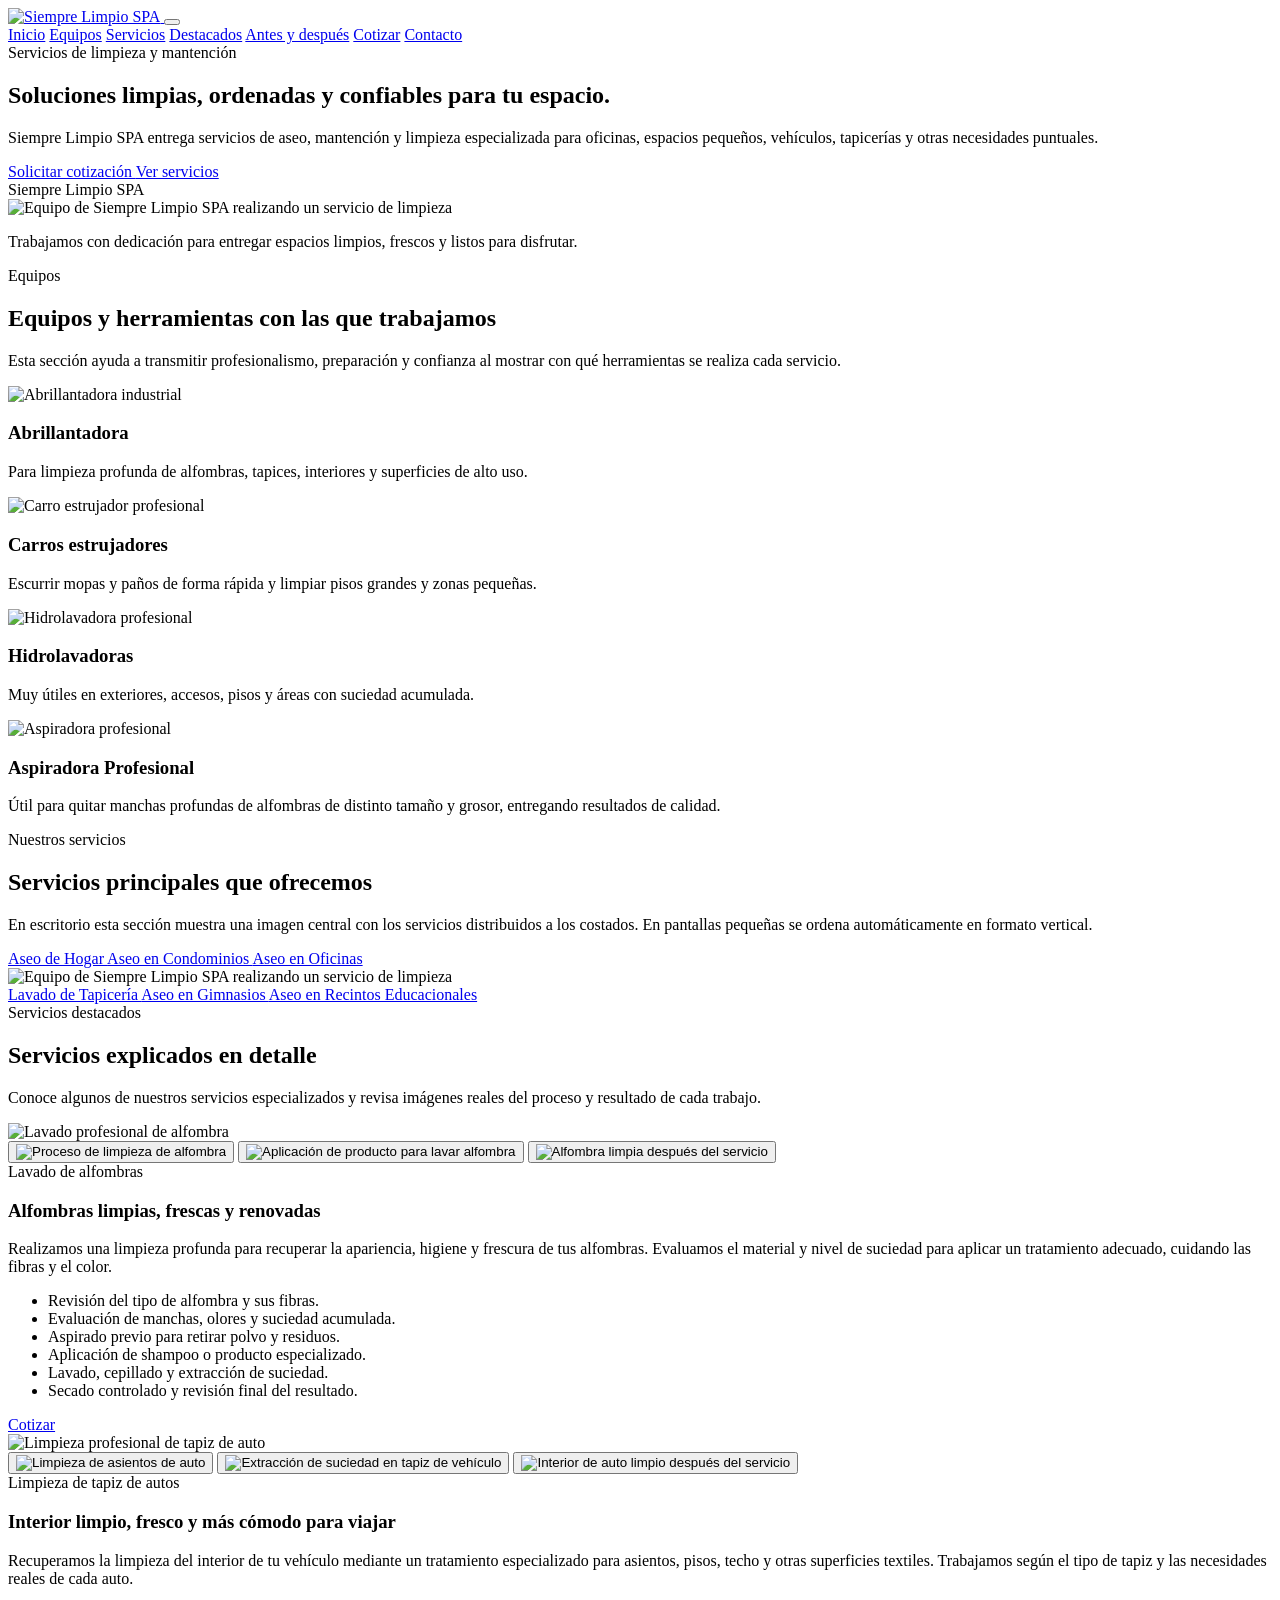
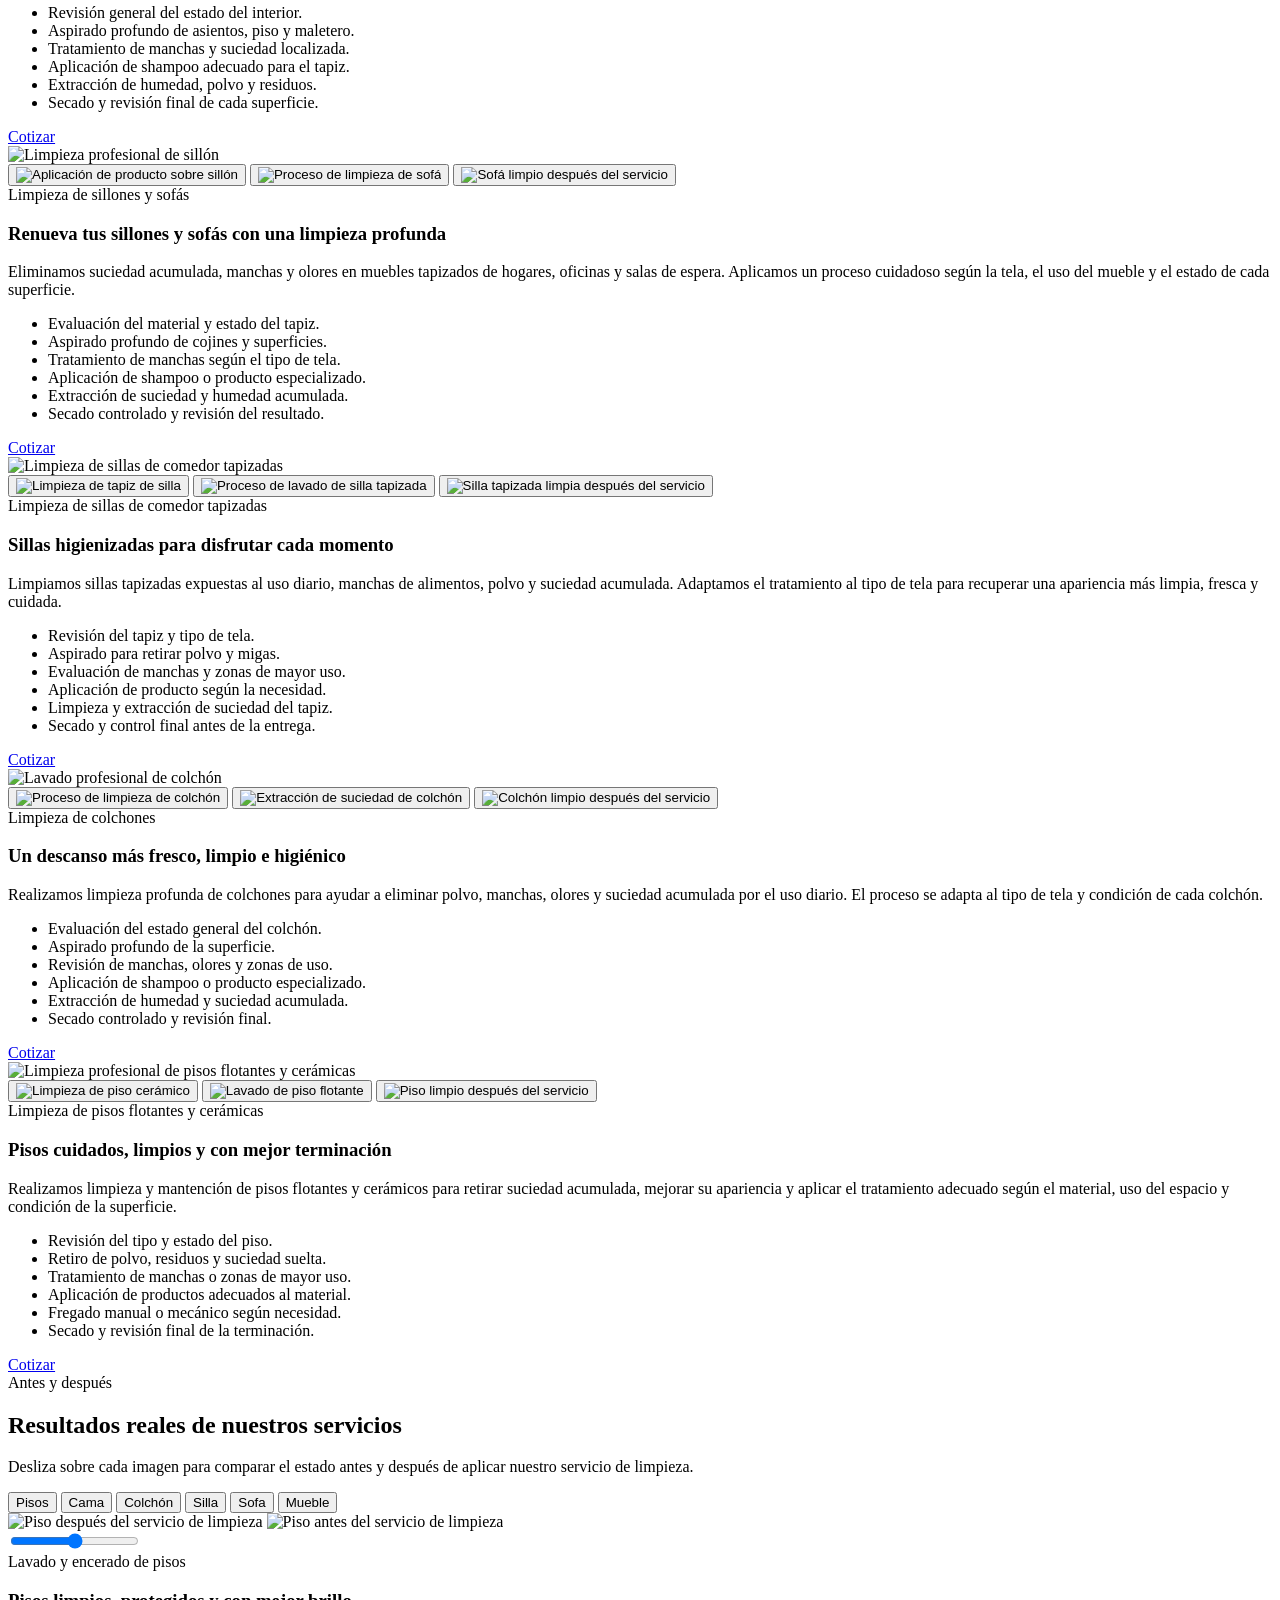
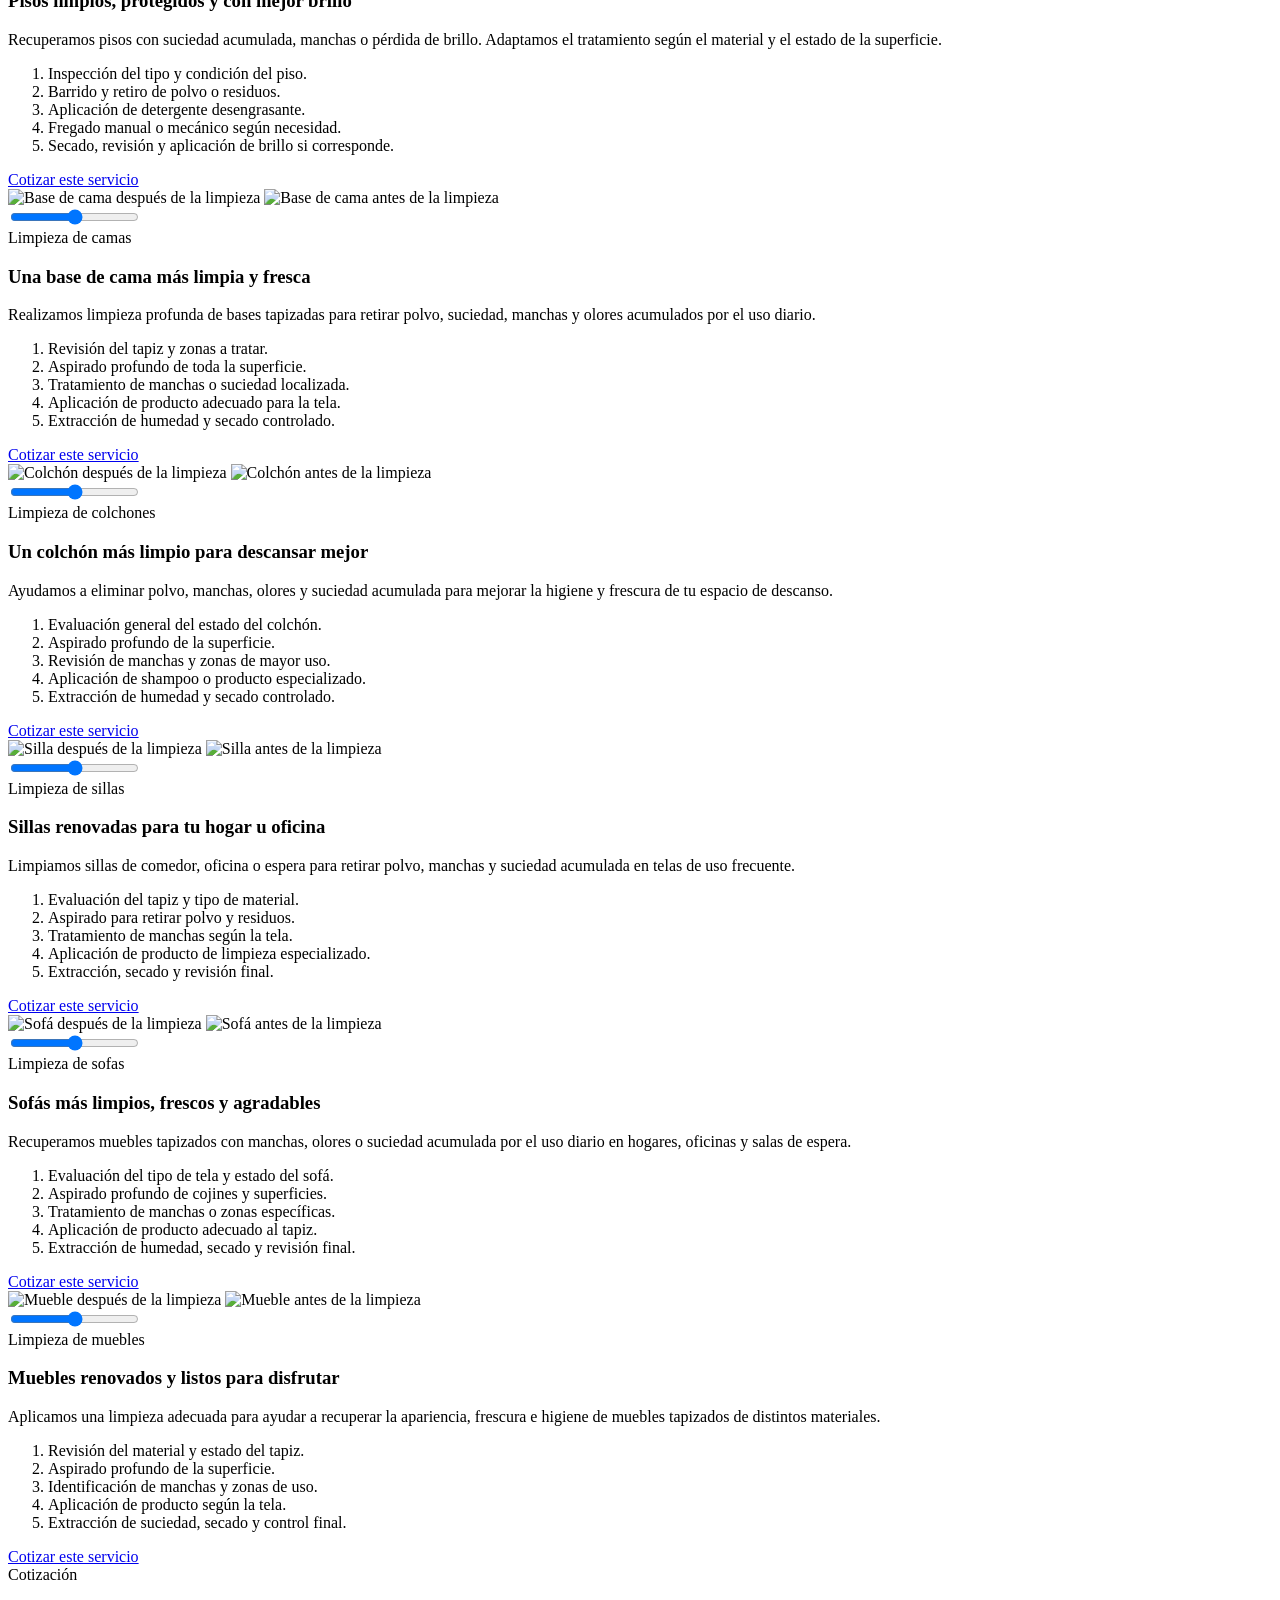
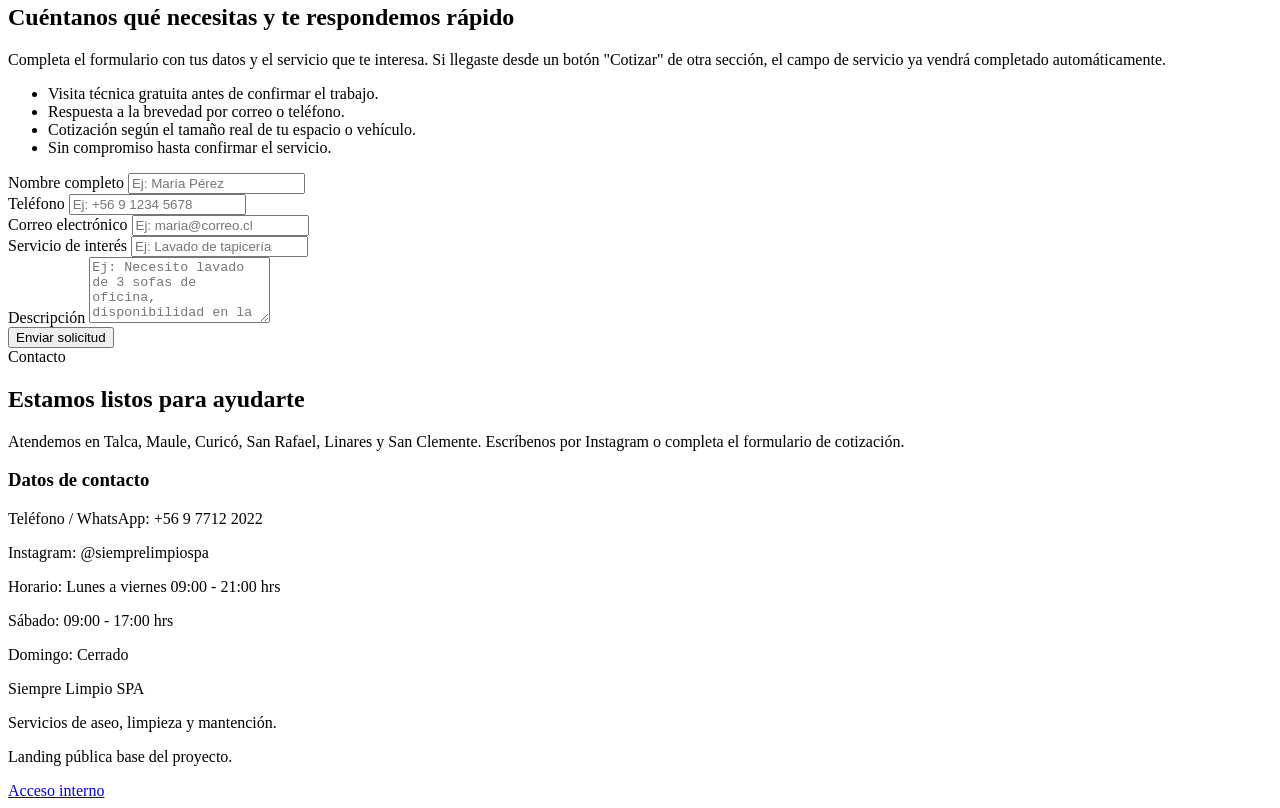
==== demo/index.html @ 5e2bcbbd "se cambio todo lo de Demo" ====
<!DOCTYPE html>
<html lang="es">
<head>
    <meta charset="UTF-8">
    <meta name="viewport" content="width=device-width, initial-scale=1.0">
    <title>Siempre Limpio SPA</title>
    <meta
        name="description"
        content="Servicios de aseo, limpieza, tapicería, lavado de autos y mantenciones para hogares, oficinas y espacios pequeños."
    >

    <! Estilos globales y específicos de la página de inicio >
    <link rel="stylesheet" href=" asset('assets/css/public/public-layout.css') ">
    <link rel="stylesheet" href=" asset('assets/css/public/home.css') ">

    <link rel="icon" type="image/png" sizes="32x32" href=" asset('favicon-32x32.png') ">
    <link rel="icon" type="image/png" sizes="16x16" href=" asset('favicon-16x16.png') ">
    <link rel="apple-touch-icon" sizes="180x180" href=" asset('apple-touch-icon.png') ">
    <link rel="icon" type="image/png" sizes="192x192" href=" asset('android-chrome-192x192.png') ">
    <link rel="icon" type="image/png" sizes="512x512" href=" asset('android-chrome-512x512.png') ">
    <link rel="manifest" href=" asset('site.webmanifest') ">
</head>
<body>

<! ===================== HEADER / NAVEGACIÓN ===================== >
<header class="header">
    <div class="container nav">
        <! Logo principal >
        <a href="#inicio" class="logo" aria-label="Ir al inicio">
            <img
                src=" asset('assets/img/logo/logo-nav.png') "
                alt="Siempre Limpio SPA"
                class="logo-image"
                width="220"
                height="90"
                loading="eager"
            >
        </a>

        <! Botón hamburguesa para menú responsive >
        <button
            class="menu-toggle"
            type="button"
            aria-expanded="false"
            aria-controls="main-menu"
            aria-label="Abrir menú"
        >
            <span></span>
            <span></span>
            <span></span>
        </button>

        <! Menú principal, en el mismo orden que las secciones de la página >
        <nav class="menu" id="main-menu">
            <a href="#inicio" class="nav-link is-current">Inicio</a>
            <a href="#equipos" class="nav-link">Equipos</a>
            <a href="#servicios" class="nav-link">Servicios</a>
            <a href="#destacados" class="nav-link">Destacados</a>
            <a href="#antes-despues" class="nav-link">Antes y después</a>
            <a href="#cotizar" class="nav-link nav-link-quote">Cotizar</a>
            <a href="#contacto" class="nav-link">Contacto</a>
        </nav>
    </div>
</header>

<main>

    <! ===================== HERO / INICIO ===================== >
    <section class="hero section-tone-blue" id="inicio">
        <div class="container hero-grid">
            <div class="hero-content">
                <span class="tag">Servicios de limpieza y mantención</span>

                <h1>Soluciones limpias, ordenadas y confiables para tu espacio.</h1>

                <p>
                    Siempre Limpio SPA entrega servicios de aseo, mantención y limpieza
                    especializada para oficinas, espacios pequeños, vehículos, tapicerías
                    y otras necesidades puntuales.
                </p>

                <div class="hero-buttons">
                    <a
                        href="#cotizar"
                        class="btn btn-primary js-cotizar-btn"
                        data-service=""
                    >
                        Solicitar cotización
                    </a>

                    <a href="#servicios" class="btn btn-secondary">
                        Ver servicios
                    </a>
                </div>
            </div>

            <div class="hero-visual">
                <div class="hero-card">
                    <span class="hero-card-label">Siempre Limpio SPA</span>

                    <div class="hero-image">
                        <img
                            src=" asset('assets/img/inicio/princio-referencia.jpg') "
                            alt="Equipo de Siempre Limpio SPA realizando un servicio de limpieza"
                            width="900"
                            height="675"
                            loading="eager"
                        >
                    </div>

                    <p class="hero-image-caption">
                        Trabajamos con dedicación para entregar espacios limpios, frescos
                        y listos para disfrutar.
                    </p>
                </div>
            </div>
        </div>
</section>

    <! ===================== EQUIPOS ===================== >
    <section class="section equipments section-tone-white" id="equipos">
        <div class="container">
            <div class="section-heading">
                <span class="tag">Equipos</span>
                <h2>Equipos y herramientas con las que trabajamos</h2>
                <p>
                    Esta sección ayuda a transmitir profesionalismo, preparación y confianza
                    al mostrar con qué herramientas se realiza cada servicio.
                </p>
            </div>

            <div class="equipment-grid">
                <article class="equipment-card">
                    <div class="equipment-image">
                        <img
                            src=" asset('assets/img/herramientas/abrillantadora.png') "
                            alt="Abrillantadora industrial"
                            width="600"
                            height="600"
                            loading="lazy"
                        >
                    </div>
                    <h3>Abrillantadora</h3>
                    <p>Para limpieza profunda de alfombras, tapices, interiores y superficies de alto uso.</p>
                </article>

                <article class="equipment-card">
                    <div class="equipment-image">
                        <img
                            src=" asset('assets/img/herramientas/carros-estrujador.png') "
                            alt="Carro estrujador profesional"
                            width="600"
                            height="600"
                            loading="lazy"
                        >
                    </div>
                    <h3>Carros estrujadores</h3>
                    <p>Escurrir mopas y paños de forma rápida y limpiar pisos grandes y zonas pequeñas.</p>
                </article>

                <article class="equipment-card">
                    <div class="equipment-image">
                        <img
                            src=" asset('assets/img/herramientas/hidrolavadora.png') "
                            alt="Hidrolavadora profesional"
                            width="600"
                            height="600"
                            loading="lazy"
                        >
                    </div>
                    <h3>Hidrolavadoras</h3>
                    <p>Muy útiles en exteriores, accesos, pisos y áreas con suciedad acumulada.</p>
                </article>

                <article class="equipment-card">
                    <div class="equipment-image">
                        <img
                            src=" asset('assets/img/herramientas/aspiradoras.png') "
                            alt="Aspiradora profesional"
                            width="600"
                            height="600"
                            loading="lazy"
                        >
                    </div>
                    <h3>Aspiradora Profesional</h3>
                    <p>Útil para quitar manchas profundas de alfombras de distinto tamaño y grosor, entregando resultados de calidad.</p>
                </article>
            </div>
        </div>
    </section>

    <! ===================== SERVICIOS / ÓRBITA ===================== >
    <section class="section services-orbit section-tone-blue" id="servicios">
        <div class="container">
            <div class="section-heading">
                <span class="tag">Nuestros servicios</span>
                <h2>Servicios principales que ofrecemos</h2>
                <p>
                    En escritorio esta sección muestra una imagen central con los servicios
                    distribuidos a los costados. En pantallas pequeñas se ordena
                    automáticamente en formato vertical.
                </p>
            </div>

            <div class="orbit-layout">
                <a href="#cotizar" class="orbit-item js-cotizar-btn top-left" data-service="Aseo de hogar">
                    Aseo de Hogar
                </a>
                <a href="#cotizar" class="orbit-item js-cotizar-btn top-right" data-service="Aseo en condominios">
                    Aseo en Condominios
                </a>
                <a href="#cotizar" class="orbit-item js-cotizar-btn middle-left" data-service="Aseo en oficinas">
                    Aseo en Oficinas
                </a>

                <div class="orbit-center">
                    <div class="orbit-image large">
                        <img
                            src=" asset('assets/img/orbita/Imagen-Referencia.jpg') "
                            alt="Equipo de Siempre Limpio SPA realizando un servicio de limpieza"
                            width="650"
                            height="650"
                            loading="lazy"
                        >
                    </div>
                </div>

                <a href="#cotizar" class="orbit-item js-cotizar-btn middle-right" data-service="Lavado de tapicería">
                    Lavado de Tapicería
                </a>
                <a href="#cotizar" class="orbit-item js-cotizar-btn bottom-left" data-service="Aseo en gimnasios">
                    Aseo en Gimnasios
                </a>
                <a href="#cotizar" class="orbit-item js-cotizar-btn bottom-right" data-service="Aseo en recintos educacionales">
                    Aseo en Recintos Educacionales
                </a>
            </div>
        </div>
    </section>

    <! ===================== SERVICIOS DESTACADOS ===================== >
    <section class="section featured-services section-tone-white" id="destacados">
        <div class="container">
            <div class="section-heading left">
                <span class="tag">Servicios destacados</span>
                <h2>Servicios explicados en detalle</h2>
                <p>
                    Conoce algunos de nuestros servicios especializados y revisa imágenes
                    reales del proceso y resultado de cada trabajo.
                </p>
            </div>

            <! ==================== LAVADO DE ALFOMBRAS ==================== >
            <article class="feature-block">
                <div class="feature-gallery">
                    <div class="gallery-main">
                        <img
                            src=" asset('assets/img/servicios-destacados/lavado-alfombra/alfombra-1.jpg') "
                            alt="Lavado profesional de alfombra"
                            width="900"
                            height="675"
                            loading="lazy"
                        >
                    </div>

                    <div class="gallery-thumbs" aria-label="Galería de lavado de alfombras">
                        <button class="thumb gallery-thumb" type="button" aria-label="Ver imagen 2 de lavado de alfombras">
                            <img
                                src=" asset('assets/img/servicios-destacados/lavado-alfombra/alfombra-2.jpg') "
                                alt="Proceso de limpieza de alfombra"
                                width="300"
                                height="300"
                                loading="lazy"
                            >
                        </button>

                        <button class="thumb gallery-thumb" type="button" aria-label="Ver imagen 3 de lavado de alfombras">
                            <img
                                src=" asset('assets/img/servicios-destacados/lavado-alfombra/alfombra-3.jpg') "
                                alt="Aplicación de producto para lavar alfombra"
                                width="300"
                                height="300"
                                loading="lazy"
                            >
                        </button>

                        <button class="thumb gallery-thumb" type="button" aria-label="Ver imagen 4 de lavado de alfombras">
                            <img
                                src=" asset('assets/img/servicios-destacados/lavado-alfombra/alfombra-4.jpg') "
                                alt="Alfombra limpia después del servicio"
                                width="300"
                                height="300"
                                loading="lazy"
                            >
                        </button>
                    </div>
                </div>

                <div class="feature-content">
                    <span class="tag">Lavado de alfombras</span>
                    <h3>Alfombras limpias, frescas y renovadas</h3>
                    <p>
                        Realizamos una limpieza profunda para recuperar la apariencia, higiene y
                        frescura de tus alfombras. Evaluamos el material y nivel de suciedad para
                        aplicar un tratamiento adecuado, cuidando las fibras y el color.
                    </p>

                    <ul class="feature-list">
                        <li>Revisión del tipo de alfombra y sus fibras.</li>
                        <li>Evaluación de manchas, olores y suciedad acumulada.</li>
                        <li>Aspirado previo para retirar polvo y residuos.</li>
                        <li>Aplicación de shampoo o producto especializado.</li>
                        <li>Lavado, cepillado y extracción de suciedad.</li>
                        <li>Secado controlado y revisión final del resultado.</li>
                    </ul>

                    <a href="#cotizar" class="btn btn-primary js-cotizar-btn" data-service="Lavado de alfombras">
                        Cotizar
                    </a>
                </div>
            </article>

            <! ==================== TAPIZ DE AUTOS ==================== >
            <article class="feature-block reverse">
                <div class="feature-gallery">
                    <div class="gallery-main">
                        <img
                            src=" asset('assets/img/servicios-destacados/tapiz-autos/tapiz-4.jpg') "
                            alt="Limpieza profesional de tapiz de auto"
                            width="900"
                            height="675"
                            loading="lazy"
                        >
                    </div>

                    <div class="gallery-thumbs" aria-label="Galería de limpieza de tapiz de autos">
                        <button class="thumb gallery-thumb" type="button" aria-label="Ver imagen 2 de limpieza de tapiz de autos">
                            <img
                                src=" asset('assets/img/servicios-destacados/tapiz-autos/tapiz-3.jpg') "
                                alt="Limpieza de asientos de auto"
                                width="300"
                                height="300"
                                loading="lazy"
                            >
                        </button>

                        <button class="thumb gallery-thumb" type="button" aria-label="Ver imagen 3 de limpieza de tapiz de autos">
                            <img
                                src=" asset('assets/img/servicios-destacados/tapiz-autos/tapiz-2.jpg') "
                                alt="Extracción de suciedad en tapiz de vehículo"
                                width="300"
                                height="300"
                                loading="lazy"
                            >
                        </button>

                        <button class="thumb gallery-thumb" type="button" aria-label="Ver imagen 4 de limpieza de tapiz de autos">
                            <img
                                src=" asset('assets/img/servicios-destacados/tapiz-autos/tapiz-1.jpg') "
                                alt="Interior de auto limpio después del servicio"
                                width="300"
                                height="300"
                                loading="lazy"
                            >
                        </button>
                    </div>
                </div>

                <div class="feature-content">
                    <span class="tag">Limpieza de tapiz de autos</span>
                    <h3>Interior limpio, fresco y más cómodo para viajar</h3>

                    <p>
                        Recuperamos la limpieza del interior de tu vehículo mediante un tratamiento
                        especializado para asientos, pisos, techo y otras superficies textiles.
                        Trabajamos según el tipo de tapiz y las necesidades reales de cada auto.
                    </p>

                    <ul class="feature-list">
                        <li>Revisión general del estado del interior.</li>
                        <li>Aspirado profundo de asientos, piso y maletero.</li>
                        <li>Tratamiento de manchas y suciedad localizada.</li>
                        <li>Aplicación de shampoo adecuado para el tapiz.</li>
                        <li>Extracción de humedad, polvo y residuos.</li>
                        <li>Secado y revisión final de cada superficie.</li>
                    </ul>

                    <a href="#cotizar" class="btn btn-primary js-cotizar-btn" data-service="Limpieza de tapiz de autos">
                        Cotizar
                    </a>
                </div>
            </article>

            <! ==================== SILLONES Y SOFÁS ==================== >
            <article class="feature-block">
                <div class="feature-gallery">
                    <div class="gallery-main">
                        <img
                            src=" asset('assets/img/servicios-destacados/sillones-sofas/sofa-celeste-antes.jpg') "
                            alt="Limpieza profesional de sillón"
                            width="900"
                            height="675"
                            loading="lazy"
                        >
                    </div>

                    <div class="gallery-thumbs" aria-label="Galería de limpieza de sillones y sofás">
                        <button class="thumb gallery-thumb" type="button" aria-label="Ver imagen 2 de limpieza de sillones y sofás">
                            <img
                                src=" asset('assets/img/servicios-destacados/sillones-sofas/sofa-celeste-despues.jpg') "
                                alt="Aplicación de producto sobre sillón"
                                width="300"
                                height="300"
                                loading="lazy"
                            >
                        </button>

                        <button class="thumb gallery-thumb" type="button" aria-label="Ver imagen 3 de limpieza de sillones y sofás">
                            <img
                                src=" asset('assets/img/servicios-destacados/sillones-sofas/sofa.webp') "
                                alt="Proceso de limpieza de sofá"
                                width="300"
                                height="300"
                                loading="lazy"
                            >
                        </button>

                        <button class="thumb gallery-thumb" type="button" aria-label="Ver imagen 4 de limpieza de sillones y sofás">
                            <img
                                src=" asset('assets/img/servicios-destacados/sillones-sofas/sofa-1.webp') "
                                alt="Sofá limpio después del servicio"
                                width="300"
                                height="300"
                                loading="lazy"
                            >
                        </button>
                    </div>
                </div>

                <div class="feature-content">
                    <span class="tag">Limpieza de sillones y sofás</span>
                    <h3>Renueva tus sillones y sofás con una limpieza profunda</h3>

                    <p>
                        Eliminamos suciedad acumulada, manchas y olores en muebles tapizados de
                        hogares, oficinas y salas de espera. Aplicamos un proceso cuidadoso según
                        la tela, el uso del mueble y el estado de cada superficie.
                    </p>

                    <ul class="feature-list">
                        <li>Evaluación del material y estado del tapiz.</li>
                        <li>Aspirado profundo de cojines y superficies.</li>
                        <li>Tratamiento de manchas según el tipo de tela.</li>
                        <li>Aplicación de shampoo o producto especializado.</li>
                        <li>Extracción de suciedad y humedad acumulada.</li>
                        <li>Secado controlado y revisión del resultado.</li>
                    </ul>

                    <a href="#cotizar" class="btn btn-primary js-cotizar-btn" data-service="Limpieza de sillones y sofás">
                        Cotizar
                    </a>
                </div>
            </article>

            <! ==================== SILLAS DE COMEDOR ==================== >
            <article class="feature-block reverse">
                <div class="feature-gallery">
                    <div class="gallery-main">
                        <img
                            src=" asset('assets/img/servicios-destacados/sillas-comedor/silla-azul.jpg') "
                            alt="Limpieza de sillas de comedor tapizadas"
                            width="900"
                            height="675"
                            loading="lazy"
                        >
                    </div>

                    <div class="gallery-thumbs" aria-label="Galería de limpieza de sillas de comedor">
                        <button class="thumb gallery-thumb" type="button" aria-label="Ver imagen 2 de limpieza de sillas de comedor">
                            <img
                                src=" asset('assets/img/servicios-destacados/sillas-comedor/silla-1.jpg') "
                                alt="Limpieza de tapiz de silla"
                                width="300"
                                height="300"
                                loading="lazy"
                            >
                        </button>

                        <button class="thumb gallery-thumb" type="button" aria-label="Ver imagen 3 de limpieza de sillas de comedor">
                            <img
                                src=" asset('assets/img/servicios-destacados/sillas-comedor/silla-2.jpg') "
                                alt="Proceso de lavado de silla tapizada"
                                width="300"
                                height="300"
                                loading="lazy"
                            >
                        </button>

                        <button class="thumb gallery-thumb" type="button" aria-label="Ver imagen 4 de limpieza de sillas de comedor">
                            <img
                                src=" asset('assets/img/servicios-destacados/sillas-comedor/silla-3.jpg') "
                                alt="Silla tapizada limpia después del servicio"
                                width="300"
                                height="300"
                                loading="lazy"
                            >
                        </button>
                    </div>
                </div>

                <div class="feature-content">
                    <span class="tag">Limpieza de sillas de comedor tapizadas</span>
                    <h3>Sillas higienizadas para disfrutar cada momento</h3>

                    <p>
                        Limpiamos sillas tapizadas expuestas al uso diario, manchas de alimentos,
                        polvo y suciedad acumulada. Adaptamos el tratamiento al tipo de tela para
                        recuperar una apariencia más limpia, fresca y cuidada.
                    </p>

                    <ul class="feature-list">
                        <li>Revisión del tapiz y tipo de tela.</li>
                        <li>Aspirado para retirar polvo y migas.</li>
                        <li>Evaluación de manchas y zonas de mayor uso.</li>
                        <li>Aplicación de producto según la necesidad.</li>
                        <li>Limpieza y extracción de suciedad del tapiz.</li>
                        <li>Secado y control final antes de la entrega.</li>
                    </ul>

                    <a href="#cotizar" class="btn btn-primary js-cotizar-btn" data-service="Limpieza de sillas de comedor tapizadas">
                        Cotizar
                    </a>
                </div>
            </article>

            <! ==================== COLCHONES ==================== >
            <article class="feature-block">
                <div class="feature-gallery">
                    <div class="gallery-main">
                        <img
                            src=" asset('assets/img/servicios-destacados/colchones/cama-2-despues.jpg') "
                            alt="Lavado profesional de colchón"
                            width="900"
                            height="675"
                            loading="lazy"
                        >
                    </div>

                    <div class="gallery-thumbs" aria-label="Galería de lavado de colchones">
                        <button class="thumb gallery-thumb" type="button" aria-label="Ver imagen 2 de lavado de colchones">
                            <img
                                src=" asset('assets/img/servicios-destacados/colchones/cama-2-antes.jpg') "
                                alt="Proceso de limpieza de colchón"
                                width="300"
                                height="300"
                                loading="lazy"
                            >
                        </button>

                        <button class="thumb gallery-thumb" type="button" aria-label="Ver imagen 3 de lavado de colchones">
                            <img
                                src=" asset('assets/img/servicios-destacados/colchones/colchon-1.jpg') "
                                alt="Extracción de suciedad de colchón"
                                width="300"
                                height="300"
                                loading="lazy"
                            >
                        </button>

                        <button class="thumb gallery-thumb" type="button" aria-label="Ver imagen 4 de lavado de colchones">
                            <img
                                src=" asset('assets/img/servicios-destacados/colchones/colchon-2.jpg') "
                                alt="Colchón limpio después del servicio"
                                width="300"
                                height="300"
                                loading="lazy"
                            >
                        </button>
                    </div>
                </div>

                <div class="feature-content">
                    <span class="tag">Limpieza de colchones</span>
                    <h3>Un descanso más fresco, limpio e higiénico</h3>

                    <p>
                        Realizamos limpieza profunda de colchones para ayudar a eliminar polvo,
                        manchas, olores y suciedad acumulada por el uso diario. El proceso se adapta
                        al tipo de tela y condición de cada colchón.
                    </p>

                    <ul class="feature-list">
                        <li>Evaluación del estado general del colchón.</li>
                        <li>Aspirado profundo de la superficie.</li>
                        <li>Revisión de manchas, olores y zonas de uso.</li>
                        <li>Aplicación de shampoo o producto especializado.</li>
                        <li>Extracción de humedad y suciedad acumulada.</li>
                        <li>Secado controlado y revisión final.</li>
                    </ul>

                    <a href="#cotizar" class="btn btn-primary js-cotizar-btn" data-service="Limpieza de colchones">
                        Cotizar
                    </a>
                </div>
            </article>

            <! ==================== PISOS ==================== >
            <article class="feature-block reverse">
                <div class="feature-gallery">
                    <div class="gallery-main">
                        <img
                            src=" asset('assets/img/servicios-destacados/pisos/piso-cafe-despues.jpg') "
                            alt="Limpieza profesional de pisos flotantes y cerámicas"
                            width="900"
                            height="675"
                            loading="lazy"
                        >
                    </div>

                    <div class="gallery-thumbs" aria-label="Galería de limpieza de pisos flotantes y cerámicas">
                        <button class="thumb gallery-thumb" type="button" aria-label="Ver imagen 2 de limpieza de pisos">
                            <img
                                src=" asset('assets/img/servicios-destacados/pisos/piso-cafe-antes.jpg') "
                                alt="Limpieza de piso cerámico"
                                width="300"
                                height="300"
                                loading="lazy"
                            >
                        </button>

                        <button class="thumb gallery-thumb" type="button" aria-label="Ver imagen 3 de limpieza de pisos">
                            <img
                                src=" asset('assets/img/servicios-destacados/pisos/piso-cafe2-despues.jpg') "
                                alt="Lavado de piso flotante"
                                width="300"
                                height="300"
                                loading="lazy"
                            >
                        </button>

                        <button class="thumb gallery-thumb" type="button" aria-label="Ver imagen 4 de limpieza de pisos">
                            <img
                                src=" asset('assets/img/servicios-destacados/pisos/piso-cafe2-antes.jpg') "
                                alt="Piso limpio después del servicio"
                                width="300"
                                height="300"
                                loading="lazy"
                            >
                        </button>
                    </div>
                </div>

                <div class="feature-content">
                    <span class="tag">Limpieza de pisos flotantes y cerámicas</span>
                    <h3>Pisos cuidados, limpios y con mejor terminación</h3>

                    <p>
                        Realizamos limpieza y mantención de pisos flotantes y cerámicos para retirar
                        suciedad acumulada, mejorar su apariencia y aplicar el tratamiento adecuado
                        según el material, uso del espacio y condición de la superficie.
                    </p>

                    <ul class="feature-list">
                        <li>Revisión del tipo y estado del piso.</li>
                        <li>Retiro de polvo, residuos y suciedad suelta.</li>
                        <li>Tratamiento de manchas o zonas de mayor uso.</li>
                        <li>Aplicación de productos adecuados al material.</li>
                        <li>Fregado manual o mecánico según necesidad.</li>
                        <li>Secado y revisión final de la terminación.</li>
                    </ul>

                    <a href="#cotizar" class="btn btn-primary js-cotizar-btn" data-service="Limpieza de pisos flotantes y cerámicas">
                        Cotizar
                    </a>
                </div>
            </article>
        </div>
    </section>


    <! ===================== ANTES Y DESPUÉS ===================== >
    <section class="section before-after section-tone-blue" id="antes-despues">
        <div class="container">
            <div class="section-heading">
                <span class="tag">Antes y después</span>
                <h2>Resultados reales de nuestros servicios</h2>
                <p>
                    Desliza sobre cada imagen para comparar el estado antes y después
                    de aplicar nuestro servicio de limpieza.
                </p>
            </div>

            <!-- Pestañas de comparación -->
            <div class="ba-tabs" role="tablist" aria-label="Seleccionar servicio para comparar">
                <button class="ba-tab is-active" role="tab" aria-selected="true" data-target="pisos" type="button">
                    Pisos
                </button>
                <button class="ba-tab" role="tab" aria-selected="false" data-target="cama" type="button">
                    Cama
                </button>
                <button class="ba-tab" role="tab" aria-selected="false" data-target="colchon" type="button">
                    Colchón
                </button>
                <button class="ba-tab" role="tab" aria-selected="false" data-target="silla" type="button">
                    Silla
                </button>
                <button class="ba-tab" role="tab" aria-selected="false" data-target="sofa" type="button">
                    Sofa
                </button>
                <button class="ba-tab" role="tab" aria-selected="false" data-target="mueble" type="button">
                    Mueble
                </button>
            </div>

            <div class="ba-panels">

                <!-- Panel: Pisos -->
                <div class="ba-panel is-active" id="pisos" data-service="pisos">
                    <div class="ba-slider-wrap">
                        <div class="ba-slider" data-before="Antes" data-after="Después">
                            <img
                                class="ba-image ba-image-before"
                                src=" asset('assets/img/antes-despues/piso-azul-despues.webp') "
                                alt="Piso después del servicio de limpieza"
                                width="800"
                                height="600"
                                loading="lazy"
                            >

                            <img
                                class="ba-image ba-image-after"
                                src=" asset('assets/img/antes-despues/piso-azul-antes.webp') "
                                alt="Piso antes del servicio de limpieza"
                                width="800"
                                height="600"
                                loading="lazy"
                            >
                            <div class="ba-divider"></div>
                            <input
                                type="range"
                                class="ba-range"
                                min="0"
                                max="100"
                                value="50"
                                aria-label="Deslizar para comparar piso antes y después"
                            >
                        </div>
                    </div>

                    <div class="ba-info">
                        <span class="tag">Lavado y encerado de pisos</span>
                        <h3>Pisos limpios, protegidos y con mejor brillo</h3>
                        <p>
                            Recuperamos pisos con suciedad acumulada, manchas o pérdida de brillo.
                            Adaptamos el tratamiento según el material y el estado de la superficie.
                        </p>

                        <ol class="ba-steps">
                            <li>Inspección del tipo y condición del piso.</li>
                            <li>Barrido y retiro de polvo o residuos.</li>
                            <li>Aplicación de detergente desengrasante.</li>
                            <li>Fregado manual o mecánico según necesidad.</li>
                            <li>Secado, revisión y aplicación de brillo si corresponde.</li>
                        </ol>
                        <a href="#cotizar" class="btn btn-primary js-cotizar-btn" data-service="Lavado y encerado de pisos">
                            Cotizar este servicio
                        </a>
                    </div>
                </div>

                <!-- Panel: Cama -->
                <div class="ba-panel" id="cama" data-service="cama">
                    <div class="ba-slider-wrap">
                        <div class="ba-slider" data-before="Antes" data-after="Después">
                            <img
                                class="ba-image ba-image-before"
                                src=" asset('assets/img/antes-despues/cama-despues.webp') "
                                alt="Base de cama después de la limpieza"
                                width="800"
                                height="600"
                                loading="lazy"
                            >

                            <img
                                class="ba-image ba-image-after"
                                src=" asset('assets/img/antes-despues/cama-antes.webp') "
                                alt="Base de cama antes de la limpieza"
                                width="800"
                                height="600"
                                loading="lazy"
                            >
                            <div class="ba-divider"></div>
                            <input
                                type="range"
                                class="ba-range"
                                min="0"
                                max="100"
                                value="50"
                                aria-label="Deslizar para comparar cama antes y después"
                            >
                        </div>
                    </div>

                    <div class="ba-info">
                        <span class="tag">Limpieza de camas</span>
                        <h3>Una base de cama más limpia y fresca</h3>
                        <p>
                            Realizamos limpieza profunda de bases tapizadas para retirar polvo,
                            suciedad, manchas y olores acumulados por el uso diario.
                        </p>

                        <ol class="ba-steps">
                            <li>Revisión del tapiz y zonas a tratar.</li>
                            <li>Aspirado profundo de toda la superficie.</li>
                            <li>Tratamiento de manchas o suciedad localizada.</li>
                            <li>Aplicación de producto adecuado para la tela.</li>
                            <li>Extracción de humedad y secado controlado.</li>
                        </ol>
                        <a href="#cotizar" class="btn btn-primary js-cotizar-btn" data-service="Limpieza de camas">
                            Cotizar este servicio
                        </a>
                    </div>
                </div>

                <!-- Panel: Colchón -->
                <div class="ba-panel" id="colchon" data-service="colchon">
                    <div class="ba-slider-wrap">
                        <div class="ba-slider" data-before="Antes" data-after="Después">
                            <img
                                class="ba-image ba-image-before"
                                src=" asset('assets/img/antes-despues/colchon-despues.webp') "
                                alt="Colchón después de la limpieza"
                                width="800"
                                height="600"
                                loading="lazy"
                            >

                            <img
                                class="ba-image ba-image-after"
                                src=" asset('assets/img/antes-despues/colchon-antes.webp') "
                                alt="Colchón antes de la limpieza"
                                width="800"
                                height="600"
                                loading="lazy"
>
                            <div class="ba-divider"></div>
                            <input
                                type="range"
                                class="ba-range"
                                min="0"
                                max="100"
                                value="50"
                                aria-label="Deslizar para comparar colchón antes y después"
                            >
                        </div>
                    </div>

                    <div class="ba-info">
                        <span class="tag">Limpieza de colchones</span>
                        <h3>Un colchón más limpio para descansar mejor</h3>
                        <p>
                            Ayudamos a eliminar polvo, manchas, olores y suciedad acumulada para
                            mejorar la higiene y frescura de tu espacio de descanso.
                        </p>

                        <ol class="ba-steps">
                            <li>Evaluación general del estado del colchón.</li>
                            <li>Aspirado profundo de la superficie.</li>
                            <li>Revisión de manchas y zonas de mayor uso.</li>
                            <li>Aplicación de shampoo o producto especializado.</li>
                            <li>Extracción de humedad y secado controlado.</li>
                        </ol>
                        <a href="#cotizar" class="btn btn-primary js-cotizar-btn" data-service="Limpieza de colchones">
                            Cotizar este servicio
                        </a>
                    </div>
                </div>

                <!-- Panel: Silla -->
                <div class="ba-panel" id="silla" data-service="silla">
                    <div class="ba-slider-wrap">
                        <div class="ba-slider" data-before="Antes" data-after="Después">
                            <img
                                class="ba-image ba-image-before"
                                src=" asset('assets/img/antes-despues/silla-azul-despues.webp') "
                                alt="Silla después de la limpieza"
                                width="800"
                                height="600"
                                loading="lazy"
                            >

                            <img
                                class="ba-image ba-image-after"
                                src=" asset('assets/img/antes-despues/silla-azul-antes.webp') "
                                alt="Silla antes de la limpieza"
                                width="800"
                                height="600"
                                loading="lazy"
                            >
                            <div class="ba-divider"></div>
                            <input
                                type="range"
                                class="ba-range"
                                min="0"
                                max="100"
                                value="50"
                                aria-label="Deslizar para comparar silla antes y después"
                            >
                        </div>
                    </div>

                    <div class="ba-info">
                        <span class="tag">Limpieza de sillas</span>
                        <h3>Sillas renovadas para tu hogar u oficina</h3>
                        <p>
                            Limpiamos sillas de comedor, oficina o espera para retirar polvo,
                            manchas y suciedad acumulada en telas de uso frecuente.
                        </p>

                        <ol class="ba-steps">
                            <li>Evaluación del tapiz y tipo de material.</li>
                            <li>Aspirado para retirar polvo y residuos.</li>
                            <li>Tratamiento de manchas según la tela.</li>
                            <li>Aplicación de producto de limpieza especializado.</li>
                            <li>Extracción, secado y revisión final.</li>
                        </ol>
                        <a href="#cotizar" class="btn btn-primary js-cotizar-btn" data-service="Limpieza de sillas">
                            Cotizar este servicio
                        </a>
                    </div>
                </div>

                <!-- Panel: Sofa -->
                <div class="ba-panel" id="sofa" data-service="sofa">
                    <div class="ba-slider-wrap">
                        <div class="ba-slider" data-before="Antes" data-after="Después">
                            <img
                                class="ba-image ba-image-before"
                                src=" asset('assets/img/antes-despues/sofa-gris-despues.webp') "
                                alt="Sofá después de la limpieza"
                                width="800"
                                height="600"
                                loading="lazy"
                            >

                            <img
                                class="ba-image ba-image-after"
                                src=" asset('assets/img/antes-despues/sofa-gris-antes.webp') "
                                alt="Sofá antes de la limpieza"
                                width="800"
                                height="600"
                                loading="lazy"
                            >
                            <div class="ba-divider"></div>
                            <input
                                type="range"
                                class="ba-range"
                                min="0"
                                max="100"
                                value="50"
                                aria-label="Deslizar para comparar Sofa antes y después"
                            >
                        </div>
                    </div>

                    <div class="ba-info">
                        <span class="tag">Limpieza de sofas</span>
                        <h3>Sofás más limpios, frescos y agradables</h3>
                        <p>
                            Recuperamos muebles tapizados con manchas, olores o suciedad acumulada
                            por el uso diario en hogares, oficinas y salas de espera.
                        </p>

                        <ol class="ba-steps">
                            <li>Evaluación del tipo de tela y estado del sofá.</li>
                            <li>Aspirado profundo de cojines y superficies.</li>
                            <li>Tratamiento de manchas o zonas específicas.</li>
                            <li>Aplicación de producto adecuado al tapiz.</li>
                            <li>Extracción de humedad, secado y revisión final.</li>
                        </ol>
                        <a href="#cotizar" class="btn btn-primary js-cotizar-btn" data-service="Limpieza de sofas">
                            Cotizar este servicio
                        </a>
                    </div>
                </div>

                <!-- Panel: Mueble -->
                <div class="ba-panel" id="mueble" data-service="mueble">
                    <div class="ba-slider-wrap">
                        <div class="ba-slider" data-before="Antes" data-after="Después">
                            <img
                                class="ba-image ba-image-before"
                                src=" asset('assets/img/antes-despues/muebles-despues.webp') "
                                alt="Mueble después de la limpieza"
                                width="800"
                                height="600"
                                loading="lazy"
                            >

                            <img
                                class="ba-image ba-image-after"
                                src=" asset('assets/img/antes-despues/mueble-antes.webp') "
                                alt="Mueble antes de la limpieza"
                                width="800"
                                height="600"
                                loading="lazy"
                            >
                            <div class="ba-divider"></div>
                            <input
                                type="range"
                                class="ba-range"
                                min="0"
                                max="100"
                                value="50"
                                aria-label="Deslizar para comparar mueble antes y después"
                            >
                        </div>
                    </div>

                    <div class="ba-info">
                        <span class="tag">Limpieza de muebles</span>
                        <h3>Muebles renovados y listos para disfrutar</h3>
                        <p>
                            Aplicamos una limpieza adecuada para ayudar a recuperar la apariencia,
                            frescura e higiene de muebles tapizados de distintos materiales.
                        </p>

                        <ol class="ba-steps">
                            <li>Revisión del material y estado del tapiz.</li>
                            <li>Aspirado profundo de la superficie.</li>
                            <li>Identificación de manchas y zonas de uso.</li>
                            <li>Aplicación de producto según la tela.</li>
                            <li>Extracción de suciedad, secado y control final.</li>
                        </ol>
                        <a href="#cotizar" class="btn btn-primary js-cotizar-btn" data-service="Limpieza de muebles">
                            Cotizar este servicio
                        </a>
                    </div>
                </div>

            </div>
        </div>
    </section>

    <!-- ===================== COTIZAR ===================== -->
    <section class="section quote-section" id="cotizar">
        <div class="container quote-grid">

            <! Columna izquierda: explicación y beneficios >
            <div class="quote-info">
                <span class="tag tag-inverse">Cotización</span>
                <h2>Cuéntanos qué necesitas y te respondemos rápido</h2>
                <p>
                    Completa el formulario con tus datos y el servicio que te interesa.
                    Si llegaste desde un botón "Cotizar" de otra sección, el campo de
                    servicio ya vendrá completado automáticamente.
                </p>

                <ul class="quote-benefits">
                    <li>Visita técnica gratuita antes de confirmar el trabajo.</li>
                    <li>Respuesta a la brevedad por correo o teléfono.</li>
                    <li>Cotización según el tamaño real de tu espacio o vehículo.</li>
                    <li>Sin compromiso hasta confirmar el servicio.</li>
                </ul>
            </div>

            <!-- Columna derecha: formulario de cotización -->
            <div class="quote-card">
                <form class="quote-form" id="quote-form">
                    <div class="field">
                        <label for="cotizar-nombre">Nombre completo</label>
                        <input
                            type="text"
                            id="cotizar-nombre"
                            name="nombre"
                            placeholder="Ej: María Pérez"
                            required
                        >
                    </div>

                    <div class="field-row">
                        <div class="field">
                            <label for="cotizar-telefono">Teléfono</label>
                            <input
                                type="tel"
                                id="cotizar-telefono"
                                name="telefono"
                                placeholder="Ej: +56 9 1234 5678"
                                required
                            >
                        </div>

                        <div class="field">
                            <label for="cotizar-correo">Correo electrónico</label>
                            <input
                                type="email"
                                id="cotizar-correo"
                                name="correo"
                                placeholder="Ej: maria@correo.cl"
                                required
                            >
                        </div>
                    </div>

                    <div class="field">
                        <label for="cotizar-servicio">Servicio de interés</label>
                        <input
                            type="text"
                            id="cotizar-servicio"
                            name="servicio"
                            placeholder="Ej: Lavado de tapicería"
                        >
                    </div>

                    <div class="field">
                        <label for="cotizar-descripcion">Descripción</label>
                        <textarea
                            id="cotizar-descripcion"
                            name="descripcion"
                            rows="4"
                            placeholder="Ej: Necesito lavado de 3 sofas de oficina, disponibilidad en la tarde."
                        ></textarea>
                    </div>

                    <button type="submit" class="btn btn-quote-submit">
                        Enviar solicitud
                    </button>

                    <p class="quote-success" id="quote-success" hidden>
                        ¡Gracias! Tu solicitud fue registrada. Te contactaremos pronto.
                    </p>
                </form>
            </div>

        </div>
    </section>

    <!-- ===================== CONTACTO ===================== -->
    <section class="section contact section-tone-white contact-tall" id="contacto">
        <div class="container section-grid">
            <div>
                <span class="tag">Contacto</span>
                <h2>Estamos listos para ayudarte</h2>
                <p>
                    Atendemos en Talca, Maule, Curicó, San Rafael, Linares y San Clemente.
                    Escríbenos por Instagram o completa el formulario de cotización.
                </p>
            </div>

            <div class="contact-card">
                <h3>Datos de contacto</h3>
                <p>Teléfono / WhatsApp: +56 9 7712 2022</p>
                <p>Instagram: @siemprelimpiospa</p>
                <p>Horario: Lunes a viernes 09:00 - 21:00 hrs</p>
                <p>Sábado: 09:00 - 17:00 hrs</p>
                <p>Domingo: Cerrado</p>
            </div>
        </div>
    </section>

</main>

<!-- ===================== FOOTER ===================== -->
<footer class="footer">
    <div class="container footer-wrap">
        <div class="footer-brand">
            <p class="footer-title">Siempre Limpio SPA</p>
            <p class="footer-text">Servicios de aseo, limpieza y mantención.</p>
        </div>

        <div class="footer-side">
            <p class="footer-text">Landing pública base del proyecto.</p>
            <a href="/admin/login" class="admin-link">Acceso interno</a>
        </div>
    </div>
</footer>

<!---- Scripts externos específicos de la página -->
<script src=" asset('assets/js/public/nav.js') "></script>
<script src=" asset('assets/js/public/before-after.js') "></script>
<script src=" asset('assets/js/public/quote-form.js') "></script>

<script src=" asset('assets/js/public/featured-gallery.js') "></script>

</body>
</html>
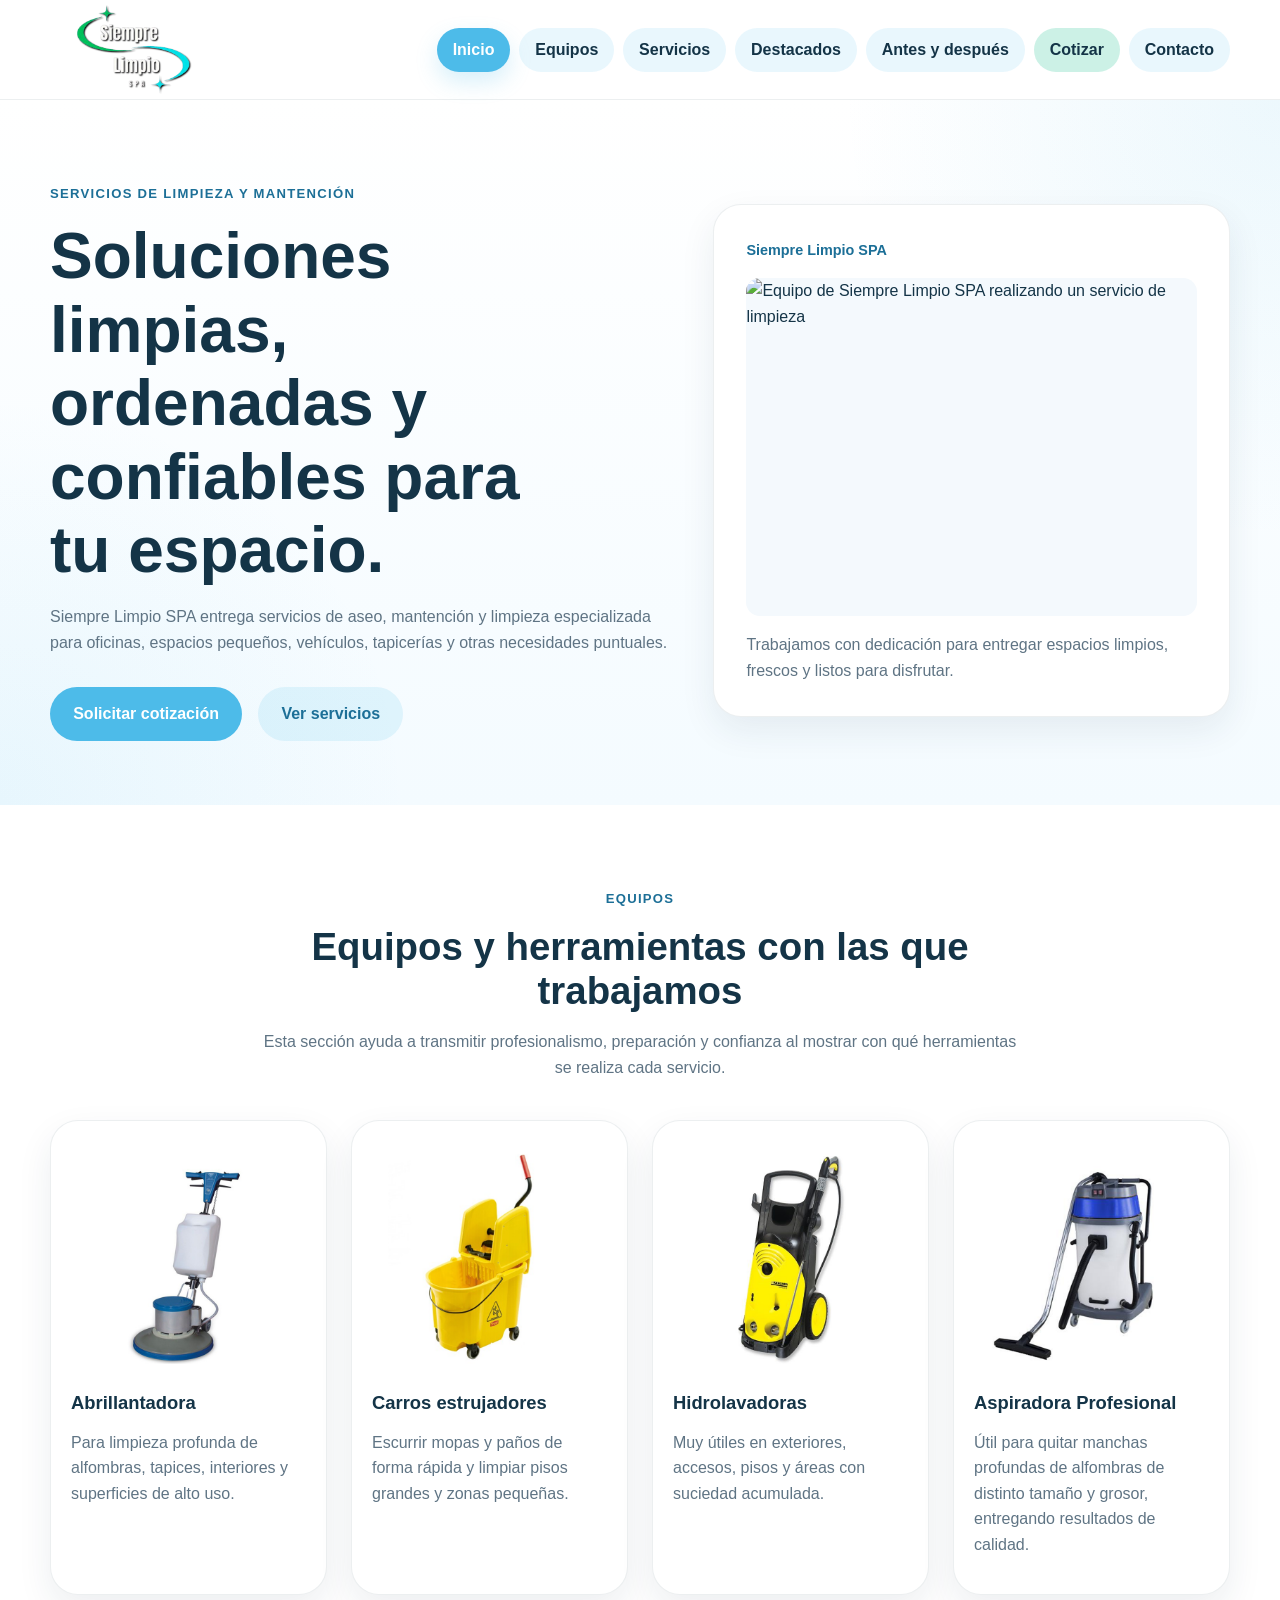
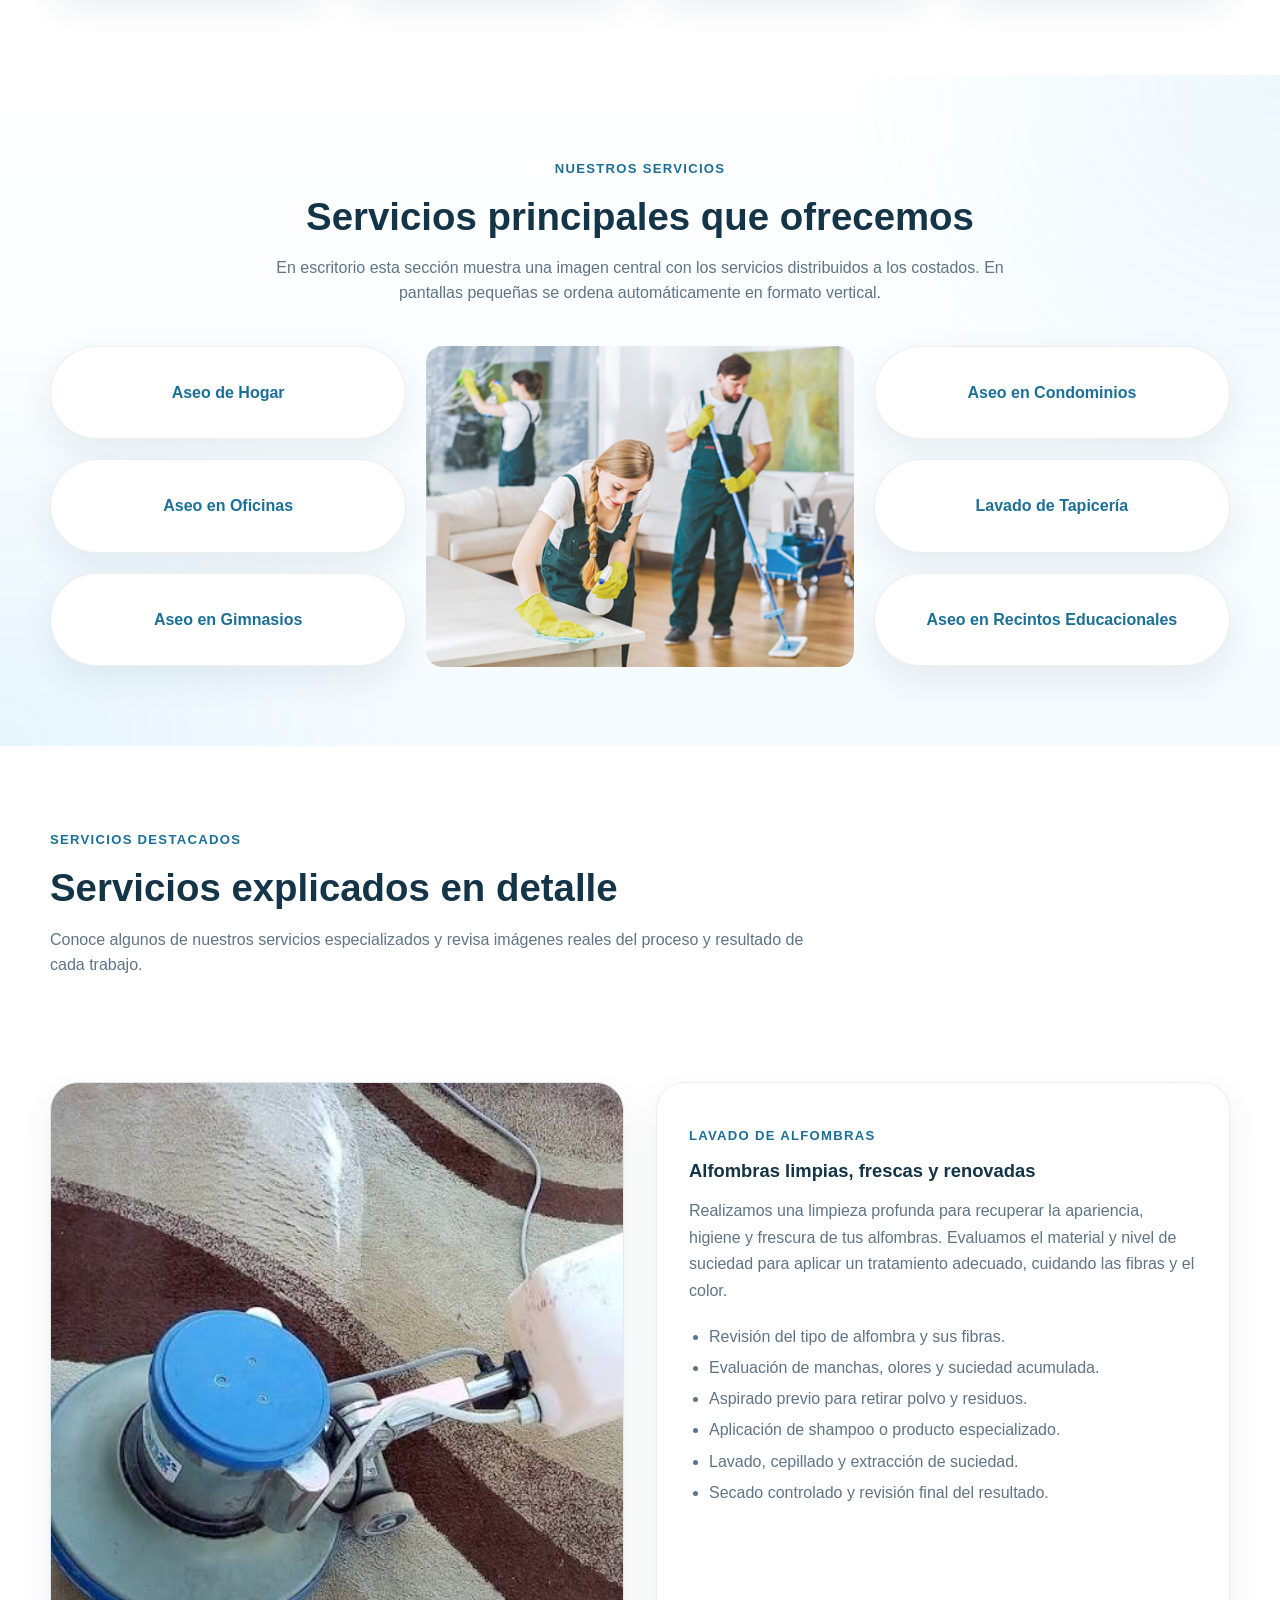
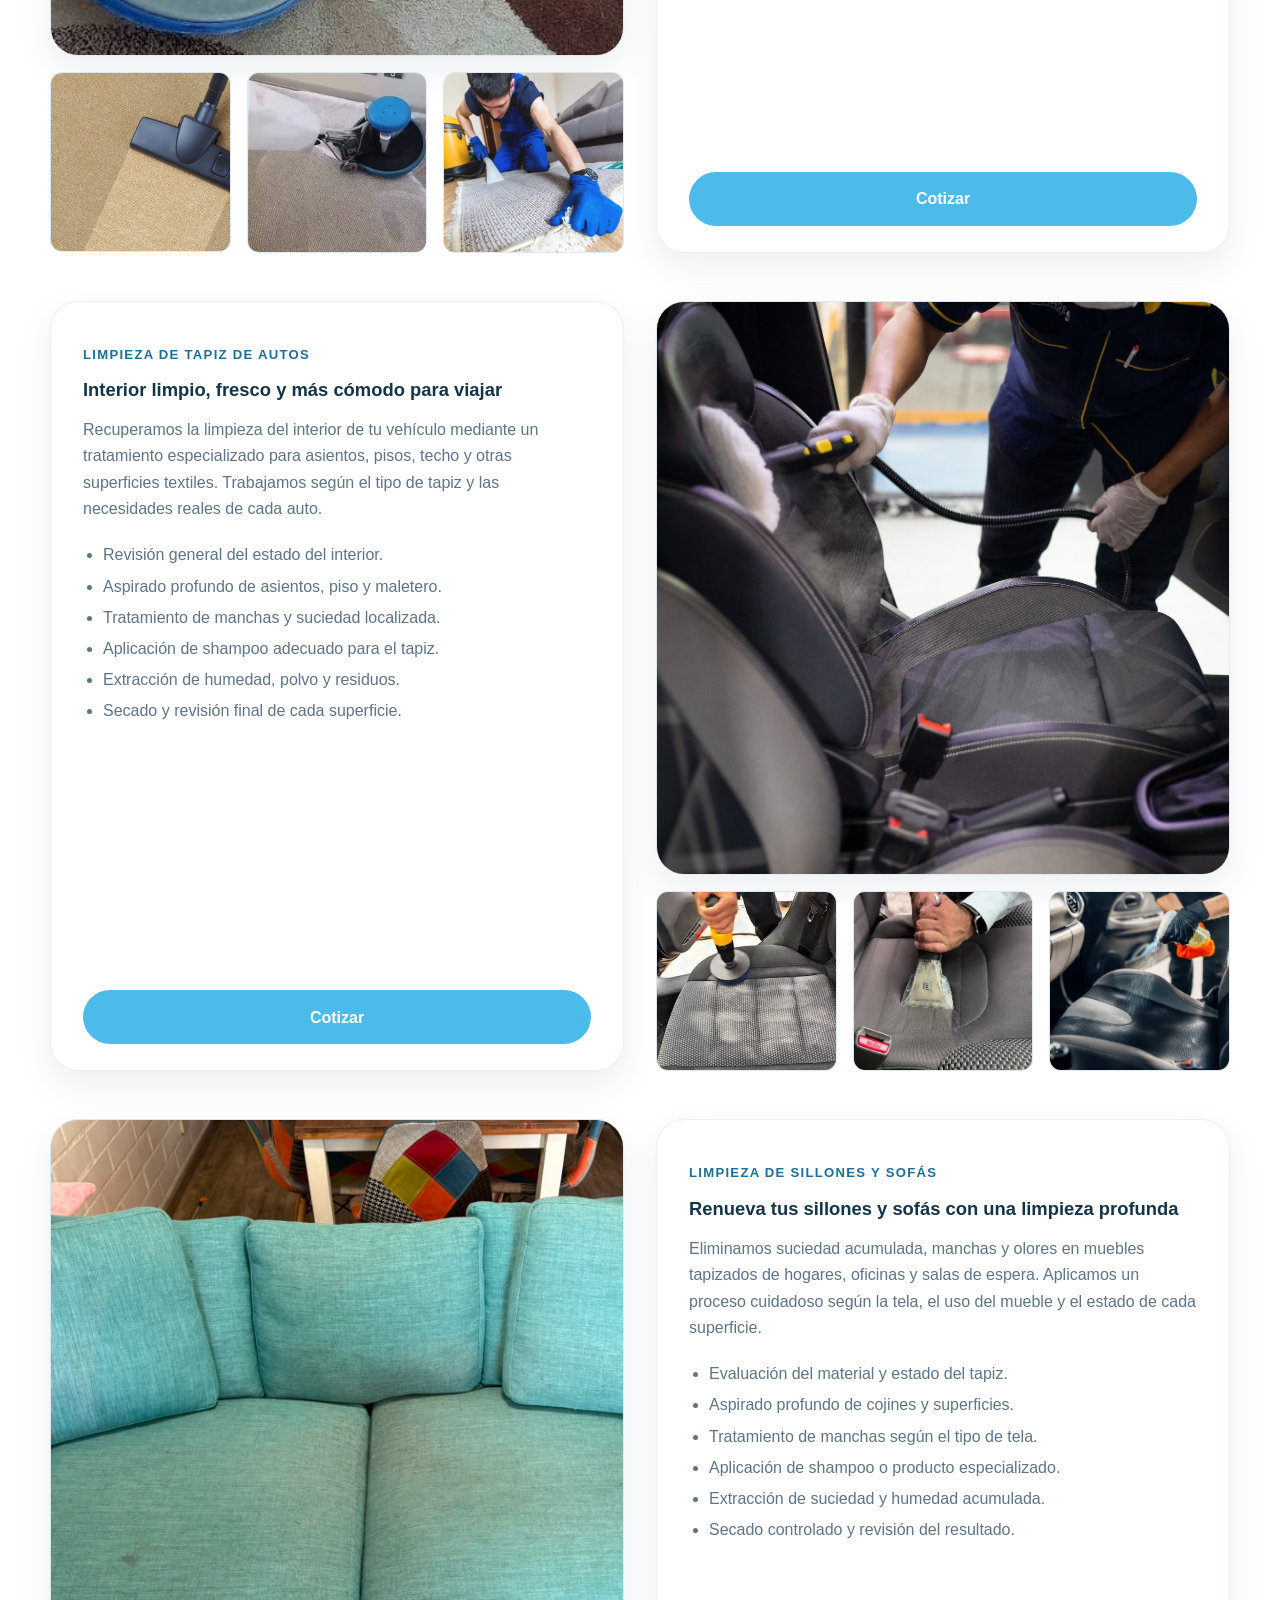
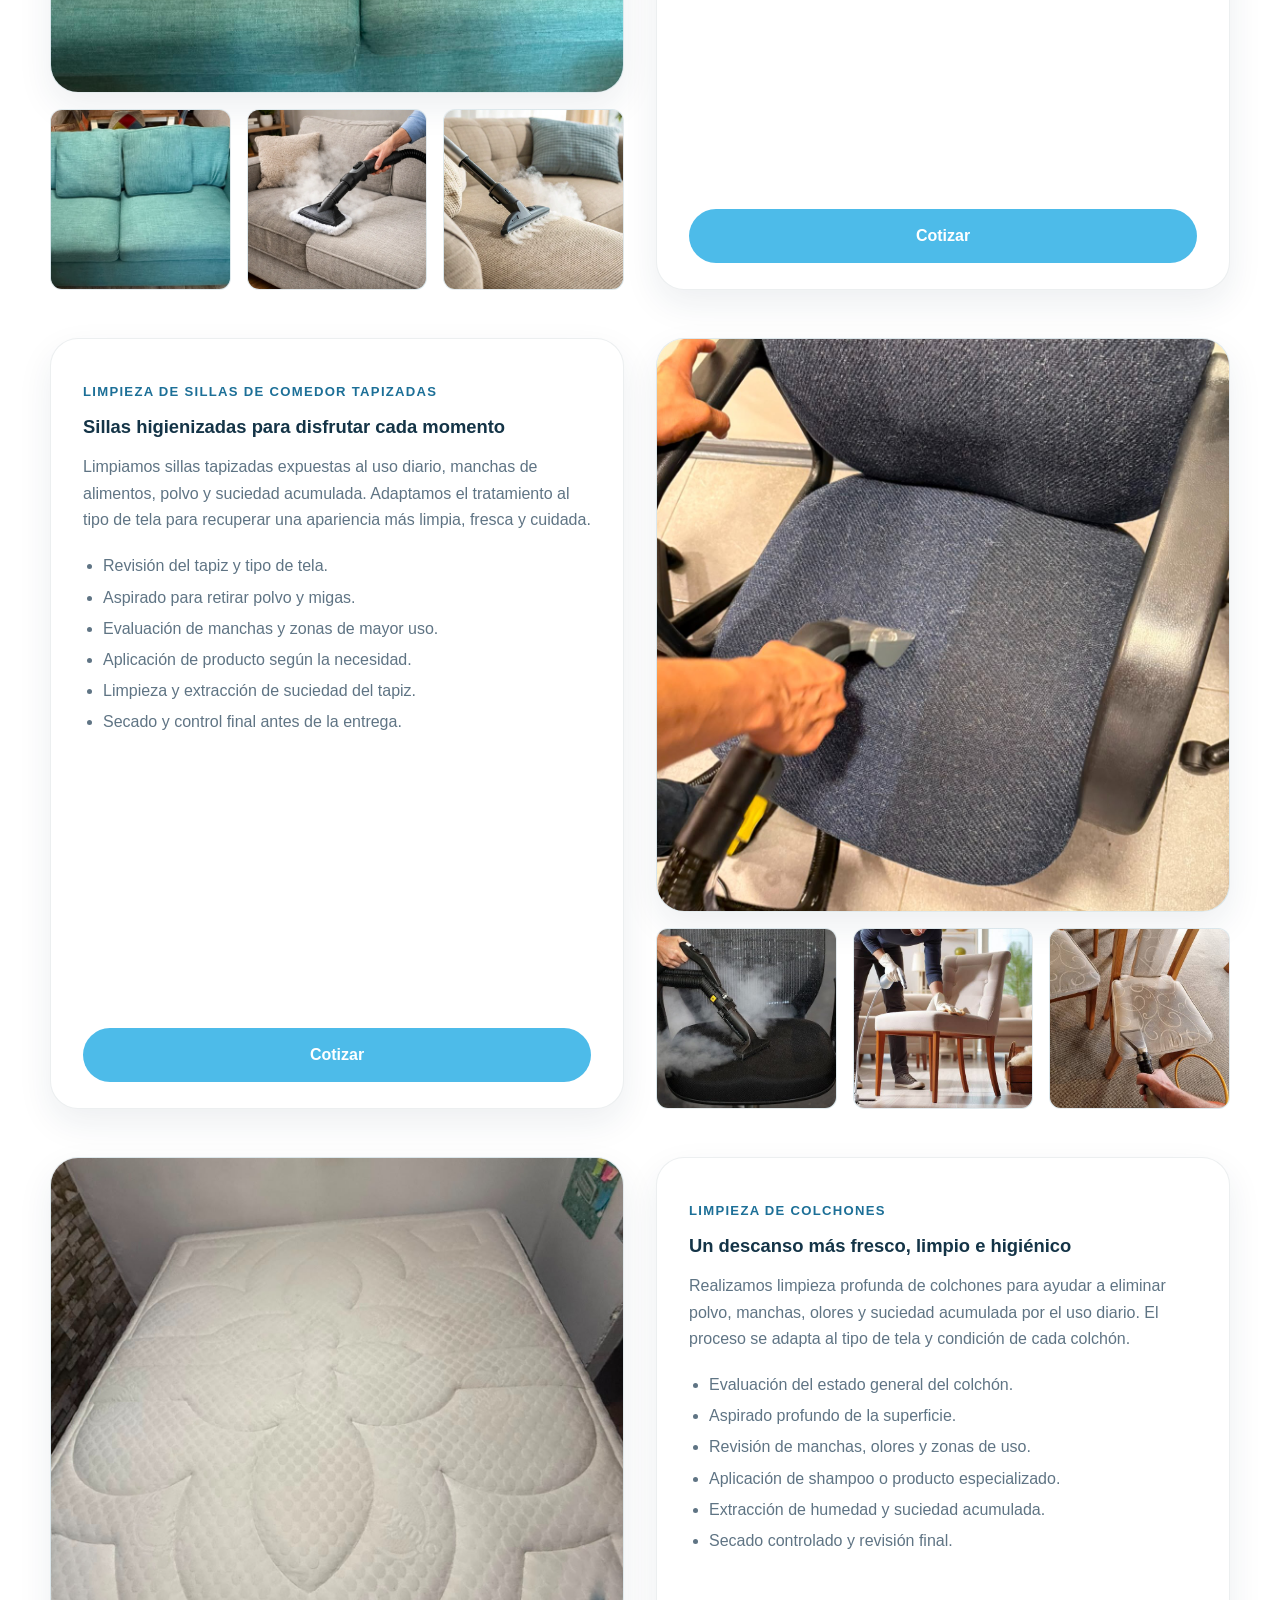
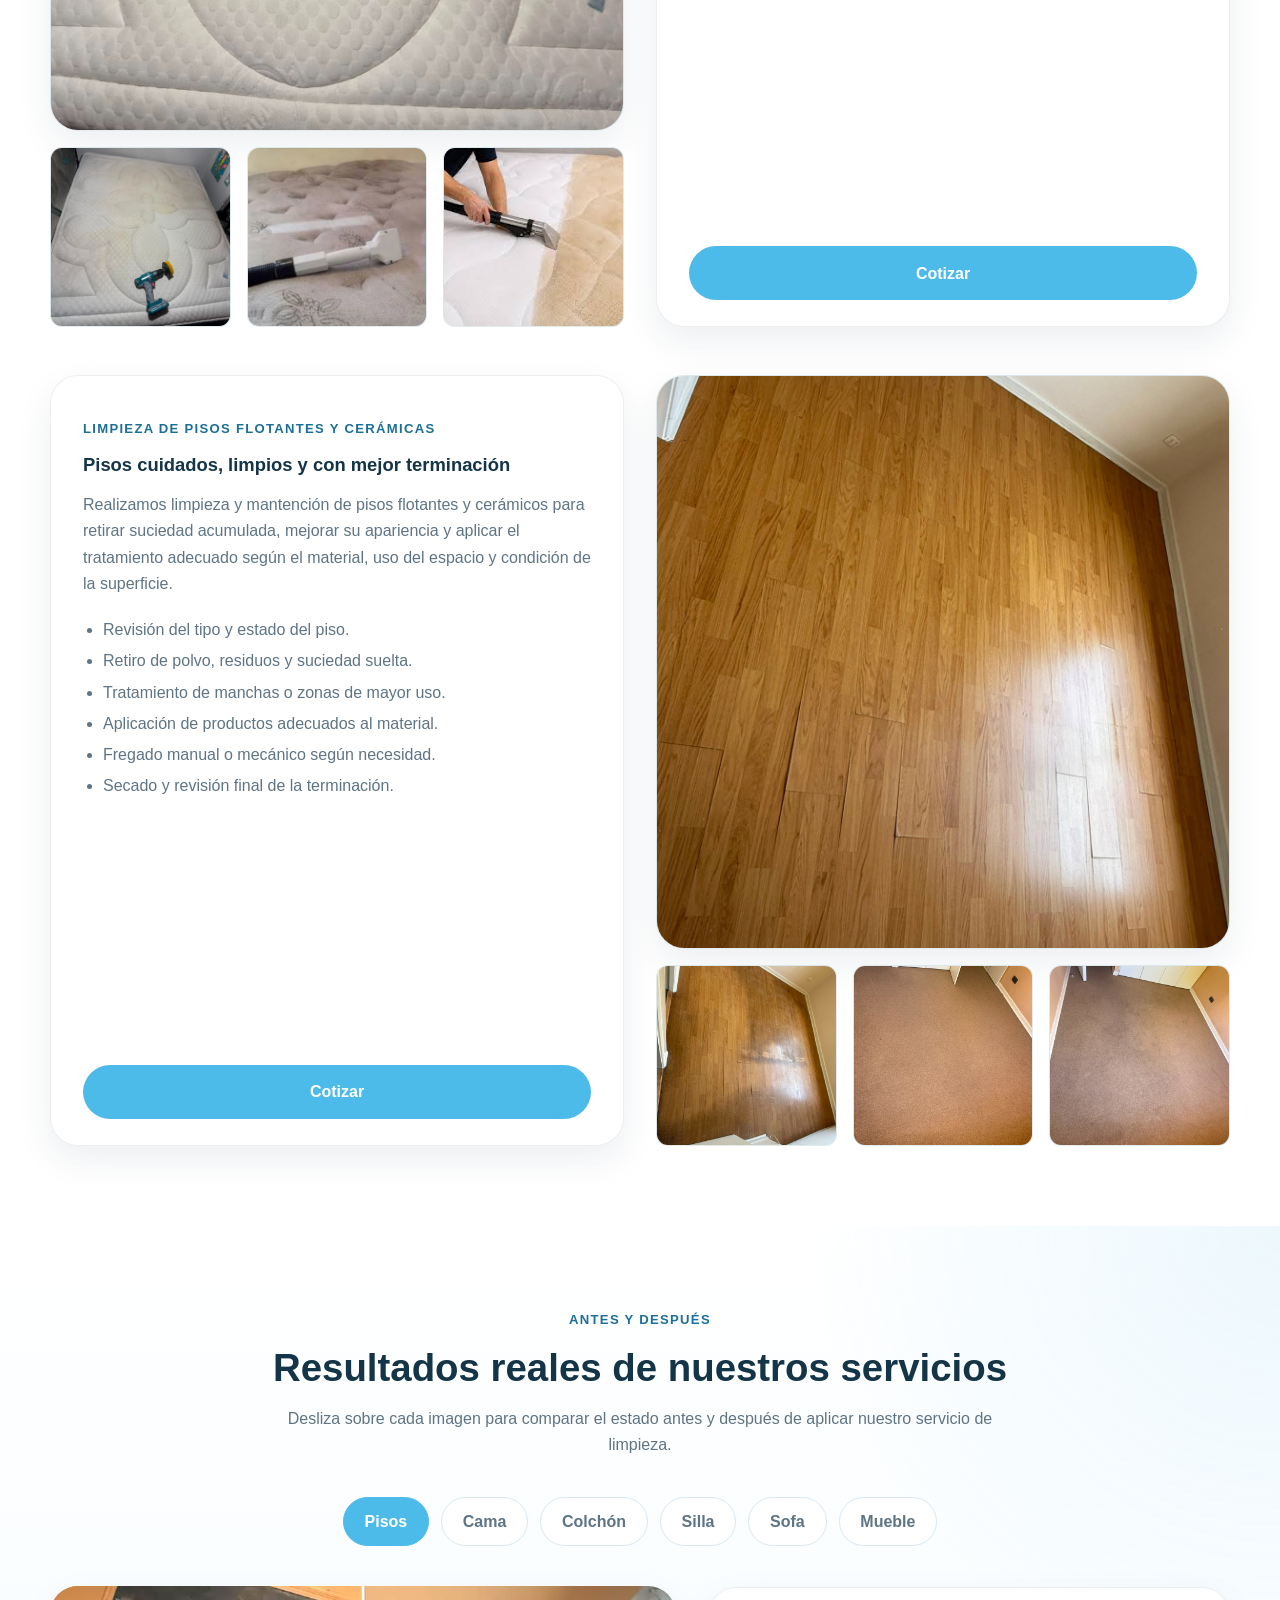
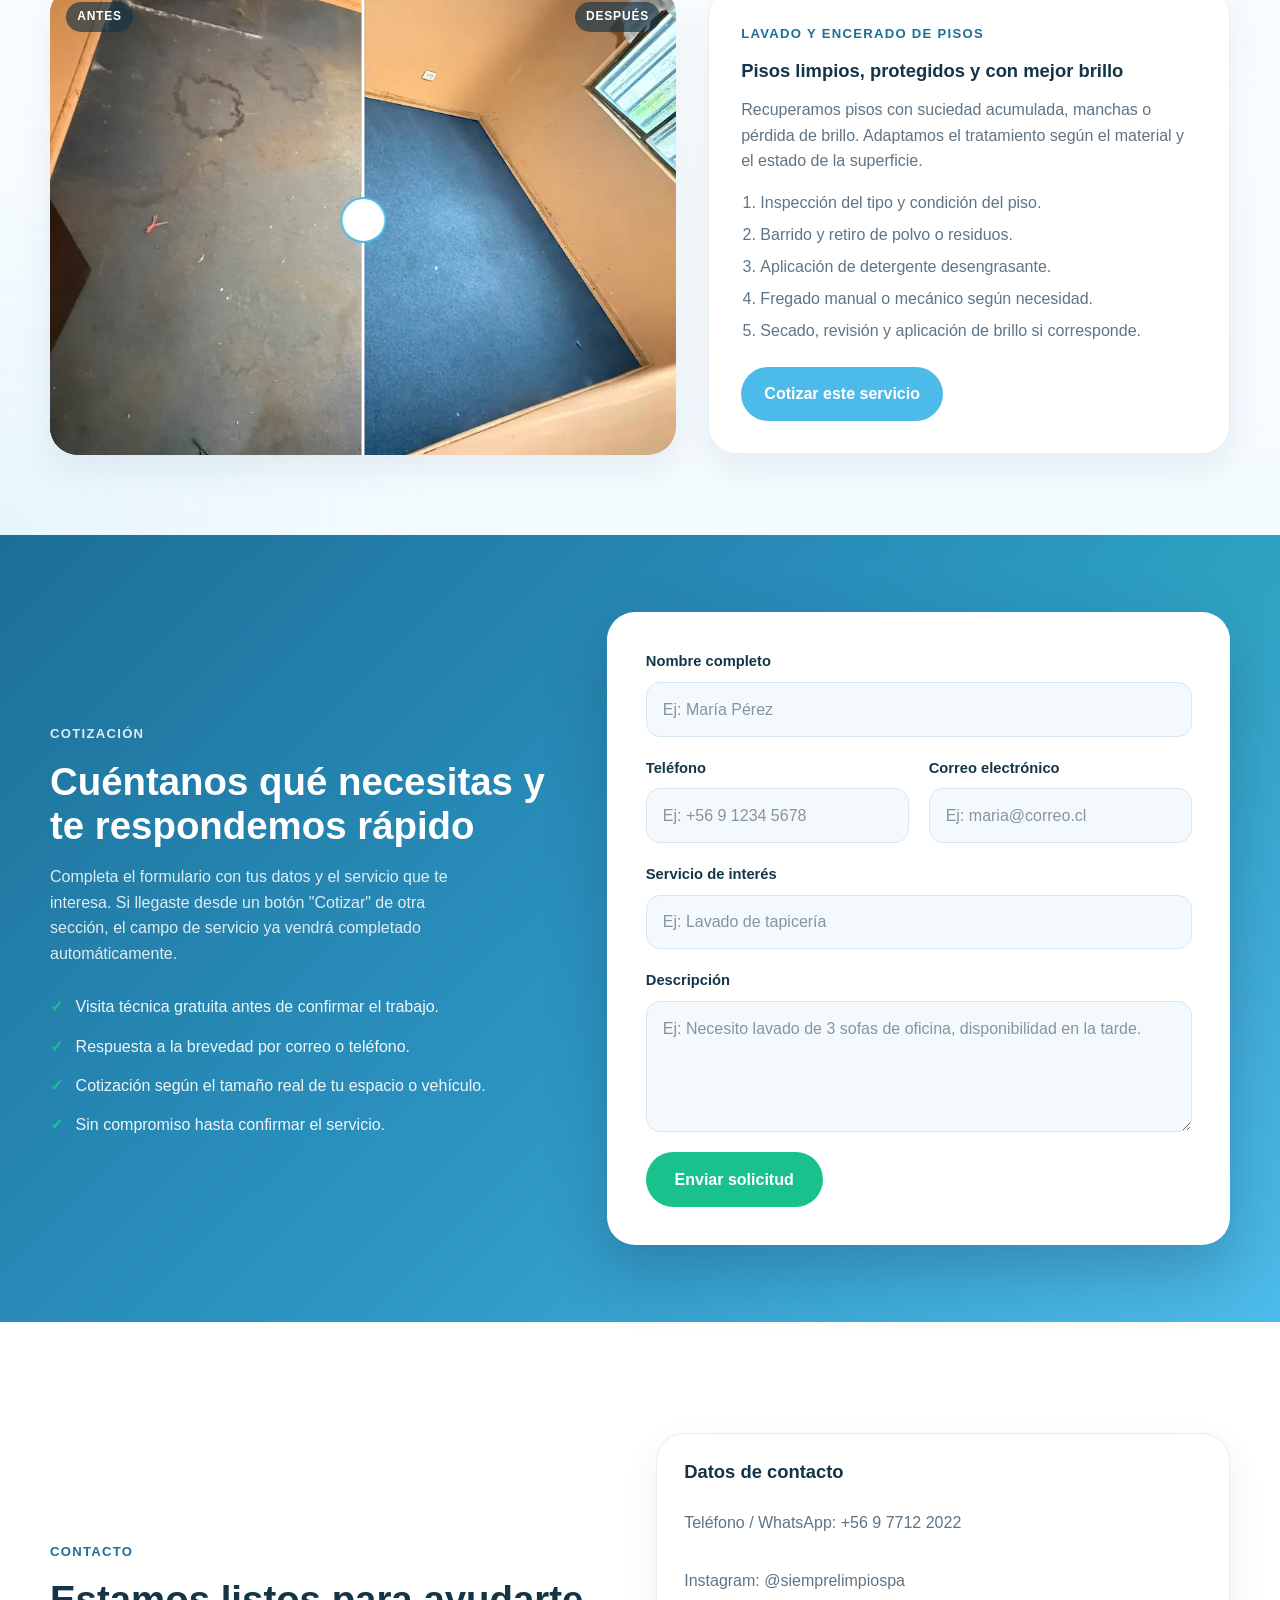
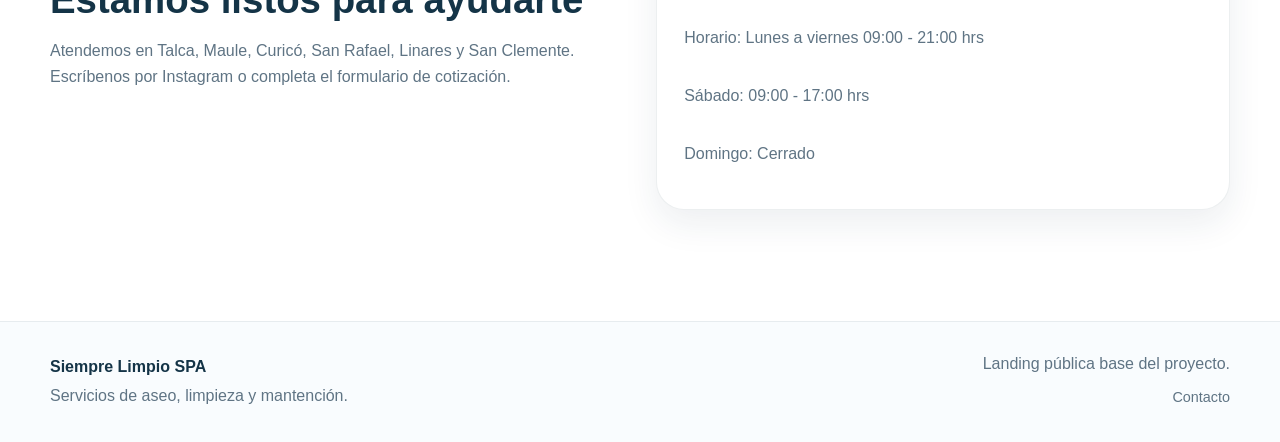
==== commit 093b7058: "modificamos index full html" ====
--- a/demo/index.html
+++ b/demo/index.html
@@ -3,32 +3,32 @@
 <head>
     <meta charset="UTF-8">
     <meta name="viewport" content="width=device-width, initial-scale=1.0">
+
     <title>Siempre Limpio SPA</title>
+
     <meta
         name="description"
         content="Servicios de aseo, limpieza, tapicería, lavado de autos y mantenciones para hogares, oficinas y espacios pequeños."
     >
 
-    <! Estilos globales y específicos de la página de inicio >
-    <link rel="stylesheet" href=" asset('assets/css/public/public-layout.css') ">
-    <link rel="stylesheet" href=" asset('assets/css/public/home.css') ">
-
-    <link rel="icon" type="image/png" sizes="32x32" href=" asset('favicon-32x32.png') ">
-    <link rel="icon" type="image/png" sizes="16x16" href=" asset('favicon-16x16.png') ">
-    <link rel="apple-touch-icon" sizes="180x180" href=" asset('apple-touch-icon.png') ">
-    <link rel="icon" type="image/png" sizes="192x192" href=" asset('android-chrome-192x192.png') ">
-    <link rel="icon" type="image/png" sizes="512x512" href=" asset('android-chrome-512x512.png') ">
-    <link rel="manifest" href=" asset('site.webmanifest') ">
+    <link rel="stylesheet" href="assets/css/public-layout.css">
+    <link rel="stylesheet" href="assets/css/home.css">
+
+    <!-- Opcional: descomenta estas líneas si copiaste estos archivos dentro de demo/ -->
+    <link rel="icon" type="image/png" sizes="32x32" href="favicon-32x32.png">
+    <link rel="icon" type="image/png" sizes="16x16" href="favicon-16x16.png">
+    <link rel="apple-touch-icon" sizes="180x180" href="apple-touch-icon.png">
+    <link rel="manifest" href="site.webmanifest">
 </head>
 <body>
 
-<! ===================== HEADER / NAVEGACIÓN ===================== >
+<!-- ===================== HEADER / NAVEGACIÓN ===================== -->
 <header class="header">
     <div class="container nav">
-        <! Logo principal >
+        <!-- Logo principal -->
         <a href="#inicio" class="logo" aria-label="Ir al inicio">
             <img
-                src=" asset('assets/img/logo/logo-nav.png') "
+                src="assets/img/logo/logo-nav.png"
                 alt="Siempre Limpio SPA"
                 class="logo-image"
                 width="220"
@@ -37,7 +37,7 @@
             >
         </a>
 
-        <! Botón hamburguesa para menú responsive >
+        <!-- Botón hamburguesa para menú responsive -->
         <button
             class="menu-toggle"
             type="button"
@@ -50,7 +50,7 @@
             <span></span>
         </button>
 
-        <! Menú principal, en el mismo orden que las secciones de la página >
+        <!-- Menú principal, en el mismo orden que las secciones de la página -->
         <nav class="menu" id="main-menu">
             <a href="#inicio" class="nav-link is-current">Inicio</a>
             <a href="#equipos" class="nav-link">Equipos</a>
@@ -65,7 +65,7 @@
 
 <main>
 
-    <! ===================== HERO / INICIO ===================== >
+    <!-- ===================== HERO / INICIO ===================== -->
     <section class="hero section-tone-blue" id="inicio">
         <div class="container hero-grid">
             <div class="hero-content">
@@ -100,7 +100,7 @@
 
                     <div class="hero-image">
                         <img
-                            src=" asset('assets/img/inicio/princio-referencia.jpg') "
+                            src="assets/img/inicio/principio-referencia.jpg"
                             alt="Equipo de Siempre Limpio SPA realizando un servicio de limpieza"
                             width="900"
                             height="675"
@@ -117,7 +117,7 @@
         </div>
 </section>
 
-    <! ===================== EQUIPOS ===================== >
+    <!-- ===================== EQUIPOS ===================== -->
     <section class="section equipments section-tone-white" id="equipos">
         <div class="container">
             <div class="section-heading">
@@ -132,11 +132,10 @@
             <div class="equipment-grid">
                 <article class="equipment-card">
                     <div class="equipment-image">
-                        <img
-                            src=" asset('assets/img/herramientas/abrillantadora.png') "
-                            alt="Abrillantadora industrial"
-                            width="600"
-                            height="600"
+                        <img src="assets/img/herramientas/abrillantadora.png" 
+                            alt="Abrillantadora industrial" 
+                            width="600" 
+                            height="600" 
                             loading="lazy"
                         >
                     </div>
@@ -146,13 +145,7 @@
 
                 <article class="equipment-card">
                     <div class="equipment-image">
-                        <img
-                            src=" asset('assets/img/herramientas/carros-estrujador.png') "
-                            alt="Carro estrujador profesional"
-                            width="600"
-                            height="600"
-                            loading="lazy"
-                        >
+                        <img src="assets/img/herramientas/carros-estrujador.png" alt="Carro estrujador profesional" width="600" height="600" loading="lazy">
                     </div>
                     <h3>Carros estrujadores</h3>
                     <p>Escurrir mopas y paños de forma rápida y limpiar pisos grandes y zonas pequeñas.</p>
@@ -160,13 +153,7 @@
 
                 <article class="equipment-card">
                     <div class="equipment-image">
-                        <img
-                            src=" asset('assets/img/herramientas/hidrolavadora.png') "
-                            alt="Hidrolavadora profesional"
-                            width="600"
-                            height="600"
-                            loading="lazy"
-                        >
+                        <img src="assets/img/herramientas/hidrolavadora.png" alt="Hidrolavadora profesional" width="600" height="600" loading="lazy">
                     </div>
                     <h3>Hidrolavadoras</h3>
                     <p>Muy útiles en exteriores, accesos, pisos y áreas con suciedad acumulada.</p>
@@ -174,13 +161,7 @@
 
                 <article class="equipment-card">
                     <div class="equipment-image">
-                        <img
-                            src=" asset('assets/img/herramientas/aspiradoras.png') "
-                            alt="Aspiradora profesional"
-                            width="600"
-                            height="600"
-                            loading="lazy"
-                        >
+                        <img src="assets/img/herramientas/aspiradoras.png" alt="Aspiradora profesional" width="600" height="600" loading="lazy">
                     </div>
                     <h3>Aspiradora Profesional</h3>
                     <p>Útil para quitar manchas profundas de alfombras de distinto tamaño y grosor, entregando resultados de calidad.</p>
@@ -189,7 +170,7 @@
         </div>
     </section>
 
-    <! ===================== SERVICIOS / ÓRBITA ===================== >
+    <!-- ===================== SERVICIOS / ÓRBITA ===================== -->
     <section class="section services-orbit section-tone-blue" id="servicios">
         <div class="container">
             <div class="section-heading">
@@ -216,7 +197,7 @@
                 <div class="orbit-center">
                     <div class="orbit-image large">
                         <img
-                            src=" asset('assets/img/orbita/Imagen-Referencia.jpg') "
+                            src="assets/img/orbita/Imagen-Referencia.jpg"
                             alt="Equipo de Siempre Limpio SPA realizando un servicio de limpieza"
                             width="650"
                             height="650"
@@ -238,7 +219,7 @@
         </div>
     </section>
 
-    <! ===================== SERVICIOS DESTACADOS ===================== >
+    <!-- ===================== SERVICIOS DESTACADOS ===================== -->
     <section class="section featured-services section-tone-white" id="destacados">
         <div class="container">
             <div class="section-heading left">
@@ -250,48 +231,24 @@
                 </p>
             </div>
 
-            <! ==================== LAVADO DE ALFOMBRAS ==================== >
+            <!-- ==================== LAVADO DE ALFOMBRAS ==================== -->
             <article class="feature-block">
                 <div class="feature-gallery">
                     <div class="gallery-main">
-                        <img
-                            src=" asset('assets/img/servicios-destacados/lavado-alfombra/alfombra-1.jpg') "
-                            alt="Lavado profesional de alfombra"
-                            width="900"
-                            height="675"
-                            loading="lazy"
-                        >
+                        <img src="assets/img/servicios-destacados/lavado-alfombra/alfombra-1.jpg" alt="Lavado profesional de alfombra" width="900" height="675" loading="lazy">
                     </div>
 
                     <div class="gallery-thumbs" aria-label="Galería de lavado de alfombras">
                         <button class="thumb gallery-thumb" type="button" aria-label="Ver imagen 2 de lavado de alfombras">
-                            <img
-                                src=" asset('assets/img/servicios-destacados/lavado-alfombra/alfombra-2.jpg') "
-                                alt="Proceso de limpieza de alfombra"
-                                width="300"
-                                height="300"
-                                loading="lazy"
-                            >
+                            <img src="assets/img/servicios-destacados/lavado-alfombra/alfombra-2.jpg" alt="Proceso de limpieza de alfombra" width="300" height="300" loading="lazy">
                         </button>
 
                         <button class="thumb gallery-thumb" type="button" aria-label="Ver imagen 3 de lavado de alfombras">
-                            <img
-                                src=" asset('assets/img/servicios-destacados/lavado-alfombra/alfombra-3.jpg') "
-                                alt="Aplicación de producto para lavar alfombra"
-                                width="300"
-                                height="300"
-                                loading="lazy"
-                            >
+                            <img src="assets/img/servicios-destacados/lavado-alfombra/alfombra-3.jpg" alt="Aplicación de producto para lavar alfombra" width="300" height="300" loading="lazy">
                         </button>
 
                         <button class="thumb gallery-thumb" type="button" aria-label="Ver imagen 4 de lavado de alfombras">
-                            <img
-                                src=" asset('assets/img/servicios-destacados/lavado-alfombra/alfombra-4.jpg') "
-                                alt="Alfombra limpia después del servicio"
-                                width="300"
-                                height="300"
-                                loading="lazy"
-                            >
+                            <img src="assets/img/servicios-destacados/lavado-alfombra/alfombra-4.jpg" alt="Alfombra limpia después del servicio" width="300" height="300" loading="lazy">
                         </button>
                     </div>
                 </div>
@@ -320,48 +277,26 @@
                 </div>
             </article>
 
-            <! ==================== TAPIZ DE AUTOS ==================== >
+            <!-- ==================== TAPIZ DE AUTOS ==================== -->
             <article class="feature-block reverse">
                 <div class="feature-gallery">
                     <div class="gallery-main">
-                        <img
-                            src=" asset('assets/img/servicios-destacados/tapiz-autos/tapiz-4.jpg') "
-                            alt="Limpieza profesional de tapiz de auto"
-                            width="900"
-                            height="675"
-                            loading="lazy"
-                        >
+                        <img src="assets/img/servicios-destacados/tapiz-autos/tapiz-4.jpg" alt="Limpieza profesional de tapiz de auto" width="900" height="675" loading="lazy">
+
                     </div>
 
                     <div class="gallery-thumbs" aria-label="Galería de limpieza de tapiz de autos">
                         <button class="thumb gallery-thumb" type="button" aria-label="Ver imagen 2 de limpieza de tapiz de autos">
-                            <img
-                                src=" asset('assets/img/servicios-destacados/tapiz-autos/tapiz-3.jpg') "
-                                alt="Limpieza de asientos de auto"
-                                width="300"
-                                height="300"
-                                loading="lazy"
-                            >
+                            <img src="assets/img/servicios-destacados/tapiz-autos/tapiz-3.jpg" alt="Limpieza de asientos de auto" width="300" height="300" loading="lazy">
+
                         </button>
 
                         <button class="thumb gallery-thumb" type="button" aria-label="Ver imagen 3 de limpieza de tapiz de autos">
-                            <img
-                                src=" asset('assets/img/servicios-destacados/tapiz-autos/tapiz-2.jpg') "
-                                alt="Extracción de suciedad en tapiz de vehículo"
-                                width="300"
-                                height="300"
-                                loading="lazy"
-                            >
+                            <img src="assets/img/servicios-destacados/tapiz-autos/tapiz-2.jpg" alt="Extracción de suciedad en tapiz de vehículo" width="300" height="300" loading="lazy">
                         </button>
 
                         <button class="thumb gallery-thumb" type="button" aria-label="Ver imagen 4 de limpieza de tapiz de autos">
-                            <img
-                                src=" asset('assets/img/servicios-destacados/tapiz-autos/tapiz-1.jpg') "
-                                alt="Interior de auto limpio después del servicio"
-                                width="300"
-                                height="300"
-                                loading="lazy"
-                            >
+                            <img src="assets/img/servicios-destacados/tapiz-autos/tapiz-1.jpg" alt="Interior de auto limpio después del servicio" width="300" height="300" loading="lazy">
                         </button>
                     </div>
                 </div>
@@ -391,48 +326,25 @@
                 </div>
             </article>
 
-            <! ==================== SILLONES Y SOFÁS ==================== >
+            <!-- ==================== SILLONES Y SOFÁS ==================== -->
             <article class="feature-block">
                 <div class="feature-gallery">
                     <div class="gallery-main">
-                        <img
-                            src=" asset('assets/img/servicios-destacados/sillones-sofas/sofa-celeste-antes.jpg') "
-                            alt="Limpieza profesional de sillón"
-                            width="900"
-                            height="675"
-                            loading="lazy"
-                        >
+                        <img src="assets/img/servicios-destacados/sillones-sofas/sofa-celeste-antes.jpg" alt="Limpieza profesional de sillón" width="900" height="675" loading="lazy">
                     </div>
 
                     <div class="gallery-thumbs" aria-label="Galería de limpieza de sillones y sofás">
                         <button class="thumb gallery-thumb" type="button" aria-label="Ver imagen 2 de limpieza de sillones y sofás">
-                            <img
-                                src=" asset('assets/img/servicios-destacados/sillones-sofas/sofa-celeste-despues.jpg') "
-                                alt="Aplicación de producto sobre sillón"
-                                width="300"
-                                height="300"
-                                loading="lazy"
-                            >
+                            <img src="assets/img/servicios-destacados/sillones-sofas/sofa-celeste-despues.jpg" alt="Aplicación de producto sobre sillón" width="300" height="300" loading="lazy">
                         </button>
 
                         <button class="thumb gallery-thumb" type="button" aria-label="Ver imagen 3 de limpieza de sillones y sofás">
-                            <img
-                                src=" asset('assets/img/servicios-destacados/sillones-sofas/sofa.webp') "
-                                alt="Proceso de limpieza de sofá"
-                                width="300"
-                                height="300"
-                                loading="lazy"
-                            >
+                            <img src="assets/img/servicios-destacados/sillones-sofas/sofa.webp" alt="Proceso de limpieza de sofá" width="300" height="300" loading="lazy">
+
                         </button>
 
                         <button class="thumb gallery-thumb" type="button" aria-label="Ver imagen 4 de limpieza de sillones y sofás">
-                            <img
-                                src=" asset('assets/img/servicios-destacados/sillones-sofas/sofa-1.webp') "
-                                alt="Sofá limpio después del servicio"
-                                width="300"
-                                height="300"
-                                loading="lazy"
-                            >
+                            <img src="assets/img/servicios-destacados/sillones-sofas/sofa-1.webp" alt="Sofá limpio después del servicio" width="300" height="300" loading="lazy">
                         </button>
                     </div>
                 </div>
@@ -462,48 +374,24 @@
                 </div>
             </article>
 
-            <! ==================== SILLAS DE COMEDOR ==================== >
+            <!-- ==================== SILLAS DE COMEDOR ==================== -->
             <article class="feature-block reverse">
                 <div class="feature-gallery">
                     <div class="gallery-main">
-                        <img
-                            src=" asset('assets/img/servicios-destacados/sillas-comedor/silla-azul.jpg') "
-                            alt="Limpieza de sillas de comedor tapizadas"
-                            width="900"
-                            height="675"
-                            loading="lazy"
-                        >
+                        <img src="assets/img/servicios-destacados/sillas-comedor/silla-azul.jpg" alt="Limpieza de sillas de comedor tapizadas" width="900" height="675" loading="lazy">
                     </div>
 
                     <div class="gallery-thumbs" aria-label="Galería de limpieza de sillas de comedor">
                         <button class="thumb gallery-thumb" type="button" aria-label="Ver imagen 2 de limpieza de sillas de comedor">
-                            <img
-                                src=" asset('assets/img/servicios-destacados/sillas-comedor/silla-1.jpg') "
-                                alt="Limpieza de tapiz de silla"
-                                width="300"
-                                height="300"
-                                loading="lazy"
-                            >
+                            <img src="assets/img/servicios-destacados/sillas-comedor/silla-1.jpg" alt="Limpieza de tapiz de silla" width="300" height="300" loading="lazy">
                         </button>
 
                         <button class="thumb gallery-thumb" type="button" aria-label="Ver imagen 3 de limpieza de sillas de comedor">
-                            <img
-                                src=" asset('assets/img/servicios-destacados/sillas-comedor/silla-2.jpg') "
-                                alt="Proceso de lavado de silla tapizada"
-                                width="300"
-                                height="300"
-                                loading="lazy"
-                            >
+                            <img src="assets/img/servicios-destacados/sillas-comedor/silla-2.jpg" alt="Proceso de lavado de silla tapizada" width="300" height="300" loading="lazy">
                         </button>
 
                         <button class="thumb gallery-thumb" type="button" aria-label="Ver imagen 4 de limpieza de sillas de comedor">
-                            <img
-                                src=" asset('assets/img/servicios-destacados/sillas-comedor/silla-3.jpg') "
-                                alt="Silla tapizada limpia después del servicio"
-                                width="300"
-                                height="300"
-                                loading="lazy"
-                            >
+                            <img src="assets/img/servicios-destacados/sillas-comedor/silla-3.jpg" alt="Silla tapizada limpia después del servicio" width="300" height="300" loading="lazy">
                         </button>
                     </div>
                 </div>
@@ -533,48 +421,25 @@
                 </div>
             </article>
 
-            <! ==================== COLCHONES ==================== >
+            <!-- ==================== COLCHONES ==================== -->
             <article class="feature-block">
                 <div class="feature-gallery">
                     <div class="gallery-main">
-                        <img
-                            src=" asset('assets/img/servicios-destacados/colchones/cama-2-despues.jpg') "
-                            alt="Lavado profesional de colchón"
-                            width="900"
-                            height="675"
-                            loading="lazy"
-                        >
+                        <img src="assets/img/servicios-destacados/colchones/cama-2-despues.jpg" alt="Lavado profesional de colchón" width="900" height="675" loading="lazy">
+                        
                     </div>
 
                     <div class="gallery-thumbs" aria-label="Galería de lavado de colchones">
                         <button class="thumb gallery-thumb" type="button" aria-label="Ver imagen 2 de lavado de colchones">
-                            <img
-                                src=" asset('assets/img/servicios-destacados/colchones/cama-2-antes.jpg') "
-                                alt="Proceso de limpieza de colchón"
-                                width="300"
-                                height="300"
-                                loading="lazy"
-                            >
+                            <img src="assets/img/servicios-destacados/colchones/cama-2-antes.jpg" alt="Proceso de limpieza de colchón" width="300" height="300" loading="lazy">
                         </button>
 
                         <button class="thumb gallery-thumb" type="button" aria-label="Ver imagen 3 de lavado de colchones">
-                            <img
-                                src=" asset('assets/img/servicios-destacados/colchones/colchon-1.jpg') "
-                                alt="Extracción de suciedad de colchón"
-                                width="300"
-                                height="300"
-                                loading="lazy"
-                            >
+                            <img src="assets/img/servicios-destacados/colchones/colchon-1.jpg" alt="Extracción de suciedad de colchón" width="300" height="300" loading="lazy">
                         </button>
 
                         <button class="thumb gallery-thumb" type="button" aria-label="Ver imagen 4 de lavado de colchones">
-                            <img
-                                src=" asset('assets/img/servicios-destacados/colchones/colchon-2.jpg') "
-                                alt="Colchón limpio después del servicio"
-                                width="300"
-                                height="300"
-                                loading="lazy"
-                            >
+                            <img src="assets/img/servicios-destacados/colchones/colchon-2.jpg" alt="Colchón limpio después del servicio" width="300" height="300" loading="lazy">
                         </button>
                     </div>
                 </div>
@@ -604,48 +469,24 @@
                 </div>
             </article>
 
-            <! ==================== PISOS ==================== >
+            <!-- ==================== PISOS ==================== -->
             <article class="feature-block reverse">
                 <div class="feature-gallery">
                     <div class="gallery-main">
-                        <img
-                            src=" asset('assets/img/servicios-destacados/pisos/piso-cafe-despues.jpg') "
-                            alt="Limpieza profesional de pisos flotantes y cerámicas"
-                            width="900"
-                            height="675"
-                            loading="lazy"
-                        >
+                        <img src="assets/img/servicios-destacados/pisos/piso-cafe-despues.jpg" alt="Limpieza profesional de pisos flotantes y cerámicas" width="900" height="675" loading="lazy">
                     </div>
 
                     <div class="gallery-thumbs" aria-label="Galería de limpieza de pisos flotantes y cerámicas">
                         <button class="thumb gallery-thumb" type="button" aria-label="Ver imagen 2 de limpieza de pisos">
-                            <img
-                                src=" asset('assets/img/servicios-destacados/pisos/piso-cafe-antes.jpg') "
-                                alt="Limpieza de piso cerámico"
-                                width="300"
-                                height="300"
-                                loading="lazy"
-                            >
+                            <img src="assets/img/servicios-destacados/pisos/piso-cafe-antes.jpg" alt="Limpieza de piso cerámico" width="300" height="300" loading="lazy">
                         </button>
 
                         <button class="thumb gallery-thumb" type="button" aria-label="Ver imagen 3 de limpieza de pisos">
-                            <img
-                                src=" asset('assets/img/servicios-destacados/pisos/piso-cafe2-despues.jpg') "
-                                alt="Lavado de piso flotante"
-                                width="300"
-                                height="300"
-                                loading="lazy"
-                            >
+                            <img src="assets/img/servicios-destacados/pisos/piso-cafe2-despues.jpg" alt="Lavado de piso flotante" width="300" height="300" loading="lazy">
                         </button>
 
                         <button class="thumb gallery-thumb" type="button" aria-label="Ver imagen 4 de limpieza de pisos">
-                            <img
-                                src=" asset('assets/img/servicios-destacados/pisos/piso-cafe2-antes.jpg') "
-                                alt="Piso limpio después del servicio"
-                                width="300"
-                                height="300"
-                                loading="lazy"
-                            >
+                            <img src="assets/img/servicios-destacados/pisos/piso-cafe2-antes.jpg" alt="Piso limpio después del servicio" width="300" height="300" loading="lazy">
                         </button>
                     </div>
                 </div>
@@ -678,7 +519,7 @@
     </section>
 
 
-    <! ===================== ANTES Y DESPUÉS ===================== >
+    <!-- ===================== ANTES Y DESPUÉS ===================== -->
     <section class="section before-after section-tone-blue" id="antes-despues">
         <div class="container">
             <div class="section-heading">
@@ -690,7 +531,7 @@
                 </p>
             </div>
 
-            <!-- Pestañas de comparación -->
+            <!---- Pestañas de comparación -->
             <div class="ba-tabs" role="tablist" aria-label="Seleccionar servicio para comparar">
                 <button class="ba-tab is-active" role="tab" aria-selected="true" data-target="pisos" type="button">
                     Pisos
@@ -714,13 +555,13 @@
 
             <div class="ba-panels">
 
-                <!-- Panel: Pisos -->
+                <!---- Panel: Pisos -->
                 <div class="ba-panel is-active" id="pisos" data-service="pisos">
                     <div class="ba-slider-wrap">
                         <div class="ba-slider" data-before="Antes" data-after="Después">
                             <img
                                 class="ba-image ba-image-before"
-                                src=" asset('assets/img/antes-despues/piso-azul-despues.webp') "
+                                src="assets/img/antes-despues/piso-azul-despues.webp"
                                 alt="Piso después del servicio de limpieza"
                                 width="800"
                                 height="600"
@@ -729,7 +570,7 @@
 
                             <img
                                 class="ba-image ba-image-after"
-                                src=" asset('assets/img/antes-despues/piso-azul-antes.webp') "
+                                src="assets/img/antes-despues/piso-azul-antes.webp"
                                 alt="Piso antes del servicio de limpieza"
                                 width="800"
                                 height="600"
@@ -768,13 +609,13 @@
                     </div>
                 </div>
 
-                <!-- Panel: Cama -->
+                <!---- Panel: Cama -->
                 <div class="ba-panel" id="cama" data-service="cama">
                     <div class="ba-slider-wrap">
                         <div class="ba-slider" data-before="Antes" data-after="Después">
                             <img
                                 class="ba-image ba-image-before"
-                                src=" asset('assets/img/antes-despues/cama-despues.webp') "
+                                src="assets/img/antes-despues/cama-despues.webp"
                                 alt="Base de cama después de la limpieza"
                                 width="800"
                                 height="600"
@@ -783,7 +624,7 @@
 
                             <img
                                 class="ba-image ba-image-after"
-                                src=" asset('assets/img/antes-despues/cama-antes.webp') "
+                                src="assets/img/antes-despues/cama-antes.webp"
                                 alt="Base de cama antes de la limpieza"
                                 width="800"
                                 height="600"
@@ -822,13 +663,13 @@
                     </div>
                 </div>
 
-                <!-- Panel: Colchón -->
+                <!---- Panel: Colchón -->
                 <div class="ba-panel" id="colchon" data-service="colchon">
                     <div class="ba-slider-wrap">
                         <div class="ba-slider" data-before="Antes" data-after="Después">
                             <img
                                 class="ba-image ba-image-before"
-                                src=" asset('assets/img/antes-despues/colchon-despues.webp') "
+                                src="assets/img/antes-despues/colchon-despues.webp"
                                 alt="Colchón después de la limpieza"
                                 width="800"
                                 height="600"
@@ -837,7 +678,7 @@
 
                             <img
                                 class="ba-image ba-image-after"
-                                src=" asset('assets/img/antes-despues/colchon-antes.webp') "
+                                src="assets/img/antes-despues/colchon-antes.webp"
                                 alt="Colchón antes de la limpieza"
                                 width="800"
                                 height="600"
@@ -876,13 +717,13 @@
                     </div>
                 </div>
 
-                <!-- Panel: Silla -->
+                <!---- Panel: Silla -->
                 <div class="ba-panel" id="silla" data-service="silla">
                     <div class="ba-slider-wrap">
                         <div class="ba-slider" data-before="Antes" data-after="Después">
                             <img
                                 class="ba-image ba-image-before"
-                                src=" asset('assets/img/antes-despues/silla-azul-despues.webp') "
+                                src="assets/img/antes-despues/silla-azul-despues.webp"
                                 alt="Silla después de la limpieza"
                                 width="800"
                                 height="600"
@@ -891,7 +732,7 @@
 
                             <img
                                 class="ba-image ba-image-after"
-                                src=" asset('assets/img/antes-despues/silla-azul-antes.webp') "
+                                src="assets/img/antes-despues/silla-azul-antes.webp"
                                 alt="Silla antes de la limpieza"
                                 width="800"
                                 height="600"
@@ -930,13 +771,13 @@
                     </div>
                 </div>
 
-                <!-- Panel: Sofa -->
+                <!---- Panel: Sofa -->
                 <div class="ba-panel" id="sofa" data-service="sofa">
                     <div class="ba-slider-wrap">
                         <div class="ba-slider" data-before="Antes" data-after="Después">
                             <img
                                 class="ba-image ba-image-before"
-                                src=" asset('assets/img/antes-despues/sofa-gris-despues.webp') "
+                                src="assets/img/antes-despues/sofa-gris-despues.webp"
                                 alt="Sofá después de la limpieza"
                                 width="800"
                                 height="600"
@@ -945,7 +786,7 @@
 
                             <img
                                 class="ba-image ba-image-after"
-                                src=" asset('assets/img/antes-despues/sofa-gris-antes.webp') "
+                                src="assets/img/antes-despues/sofa-gris-antes.webp"
                                 alt="Sofá antes de la limpieza"
                                 width="800"
                                 height="600"
@@ -984,13 +825,13 @@
                     </div>
                 </div>
 
-                <!-- Panel: Mueble -->
+                <!---- Panel: Mueble -->
                 <div class="ba-panel" id="mueble" data-service="mueble">
                     <div class="ba-slider-wrap">
                         <div class="ba-slider" data-before="Antes" data-after="Después">
                             <img
                                 class="ba-image ba-image-before"
-                                src=" asset('assets/img/antes-despues/muebles-despues.webp') "
+                                src="assets/img/antes-despues/muebles-despues.webp"
                                 alt="Mueble después de la limpieza"
                                 width="800"
                                 height="600"
@@ -999,7 +840,7 @@
 
                             <img
                                 class="ba-image ba-image-after"
-                                src=" asset('assets/img/antes-despues/mueble-antes.webp') "
+                                src="assets/img/antes-despues/mueble-antes.webp"
                                 alt="Mueble antes de la limpieza"
                                 width="800"
                                 height="600"
@@ -1042,11 +883,11 @@
         </div>
     </section>
 
-    <!-- ===================== COTIZAR ===================== -->
+    <!---- ===================== COTIZAR ===================== -->
     <section class="section quote-section" id="cotizar">
         <div class="container quote-grid">
 
-            <! Columna izquierda: explicación y beneficios >
+            <!-- Columna izquierda: explicación y beneficios -->
             <div class="quote-info">
                 <span class="tag tag-inverse">Cotización</span>
                 <h2>Cuéntanos qué necesitas y te respondemos rápido</h2>
@@ -1064,7 +905,7 @@
                 </ul>
             </div>
 
-            <!-- Columna derecha: formulario de cotización -->
+            <!---- Columna derecha: formulario de cotización -->
             <div class="quote-card">
                 <form class="quote-form" id="quote-form">
                     <div class="field">
@@ -1135,7 +976,7 @@
         </div>
     </section>
 
-    <!-- ===================== CONTACTO ===================== -->
+    <!---- ===================== CONTACTO ===================== -->
     <section class="section contact section-tone-white contact-tall" id="contacto">
         <div class="container section-grid">
             <div>
@@ -1160,7 +1001,7 @@
 
 </main>
 
-<!-- ===================== FOOTER ===================== -->
+<!---- ===================== FOOTER ===================== -->
 <footer class="footer">
     <div class="container footer-wrap">
         <div class="footer-brand">
@@ -1170,17 +1011,15 @@
 
         <div class="footer-side">
             <p class="footer-text">Landing pública base del proyecto.</p>
-            <a href="/admin/login" class="admin-link">Acceso interno</a>
+            <a href="#contacto" class="admin-link">Contacto</a>
         </div>
     </div>
 </footer>
 
-<!---- Scripts externos específicos de la página -->
-<script src=" asset('assets/js/public/nav.js') "></script>
-<script src=" asset('assets/js/public/before-after.js') "></script>
-<script src=" asset('assets/js/public/quote-form.js') "></script>
-
-<script src=" asset('assets/js/public/featured-gallery.js') "></script>
-
+<!------ Scripts externos específicos de la página -->
+<script src="assets/js/nav.js"></script>
+<script src="assets/js/before-after.js"></script>
+<script src="assets/js/quote-form.js"></script>
+<script src="assets/js/featured-gallery.js"></script>
 </body>
 </html>
--- a/demo/assets/css/public-layout.css
+++ b/demo/assets/css/public-layout.css
@@ -0,0 +1,504 @@
+:root {
+    --color-bg: #ffffff;
+    --color-surface: #f4f9fd;
+    --color-surface-2: #edf6fc;
+    --color-border: #d8e8f2;
+    --color-text: #143447;
+    --color-text-soft: #5f7484;
+    --color-primary: #4dbbe9;
+    --color-primary-dark: #2d96c5;
+    --color-primary-deep: #1c6f97;
+    --color-accent: #19c18d;
+    --color-accent-dark: #119168;
+    --color-white: #ffffff;
+    --shadow-soft: 0 14px 35px rgba(20, 52, 71, 0.08);
+    --radius-sm: 12px;
+    --radius-md: 18px;
+    --radius-lg: 28px;
+    --max-width: 1180px;
+}
+
+* {
+    box-sizing: border-box;
+}
+
+html {
+    scroll-behavior: smooth;
+}
+
+body {
+    margin: 0;
+    font-family: Arial, sans-serif;
+    background: var(--color-bg);
+    color: var(--color-text);
+    line-height: 1.6;
+}
+
+a {
+    text-decoration: none;
+}
+
+img {
+    display: block;
+    max-width: 100%;
+}
+
+button,
+input,
+textarea,
+select {
+    font: inherit;
+}
+
+.container {
+    width: min(calc(100% - 2rem), var(--max-width));
+    margin: 0 auto;
+}
+
+.header {
+    position: sticky;
+    top: 0;
+    z-index: 1000;
+    background: rgba(255, 255, 255, 0.96);
+    border-bottom: 1px solid rgba(20, 52, 71, 0.08);
+    backdrop-filter: blur(10px);
+}
+
+.nav {
+    display: flex;
+    align-items: center;
+    justify-content: space-between;
+    gap: 1.5rem;
+    padding: 1rem 0;
+    position: relative;
+}
+
+header,
+.navbar {
+    height: 100px;
+    display: flex;
+    align-items: center;
+    overflow: visible;
+}
+
+.logo {
+    display: flex;
+    align-items: center;
+    height: auto;
+    min-width: 0;
+    overflow: visible;
+}
+
+.logo-image {
+    width: auto;
+    height: 90px;
+    max-width: 260px;
+    object-fit: contain;
+    display: block;
+}
+
+.logo-mark {
+    position: relative;
+    width: 58px;
+    height: 58px;
+    border-radius: 50%;
+    background: linear-gradient(180deg, #ffffff 0%, #eef8fd 100%);
+    box-shadow: inset 0 0 0 1px rgba(45, 150, 197, 0.16);
+    overflow: hidden;
+}
+
+.arc {
+    position: absolute;
+    display: block;
+    height: 8px;
+    border-radius: 999px;
+    transform: rotate(-28deg);
+}
+
+.arc-blue {
+    background: var(--color-primary);
+}
+
+.arc-green {
+    background: var(--color-accent);
+}
+
+.arc-blue-top {
+    width: 34px;
+    top: 10px;
+    left: 10px;
+}
+
+.arc-green-middle {
+    width: 39px;
+    top: 24px;
+    left: 8px;
+}
+
+.arc-blue-bottom {
+    width: 32px;
+    bottom: 10px;
+    right: 8px;
+}
+
+.menu {
+    display: flex;
+    align-items: center;
+    gap: 0.55rem;
+    flex-wrap: wrap;
+}
+
+/* -----------------------------------------------------------
+   Links del menú principal
+   - Estado normal: celeste suave + texto oscuro
+   - Hover: botón más visible
+   - Activo: azul principal + texto blanco
+----------------------------------------------------------- */
+.menu .nav-link {
+    display: inline-flex;
+    align-items: center;
+    justify-content: center;
+    min-height: 44px;
+    padding: 0.72rem 1rem;
+    border-radius: 999px;
+    background: rgba(77, 187, 233, 0.12);
+    color: var(--color-text);
+    font-weight: 700;
+    line-height: 1;
+    transition:
+        background 0.2s ease,
+        color 0.2s ease,
+        transform 0.2s ease,
+        box-shadow 0.2s ease;
+}
+
+.menu .nav-link:hover {
+    background: rgba(77, 187, 233, 0.20);
+    color: var(--color-primary-deep);
+    transform: translateY(-1px);
+}
+
+.menu .nav-link:focus-visible {
+    outline: none;
+    box-shadow: 0 0 0 3px rgba(77, 187, 233, 0.22);
+}
+
+/* -----------------------------------------------------------
+   Estado activo general
+----------------------------------------------------------- */
+.menu .nav-link.is-current {
+    background: var(--color-primary);
+    color: var(--color-white);
+    box-shadow: 0 10px 22px rgba(77, 187, 233, 0.22);
+}
+
+.menu .nav-link.is-current:hover {
+    background: var(--color-primary-dark);
+    color: var(--color-white);
+}
+
+/* -----------------------------------------------------------
+   Cotizar en estado normal:
+   verde suave, pero más notorio
+----------------------------------------------------------- */
+.menu .nav-link-quote {
+    background: rgba(25, 193, 141, 0.22);
+    color: var(--color-text);
+}
+
+.menu .nav-link-quote:hover {
+    background: rgba(25, 193, 141, 0.30);
+    color: var(--color-accent-dark);
+}
+
+/* -----------------------------------------------------------
+   Cuando Cotizar está activa, usa el mismo azul
+   de las demás opciones activas
+----------------------------------------------------------- */
+.menu .nav-link-quote.is-current {
+    background: var(--color-primary);
+    color: var(--color-white);
+}
+
+.menu .nav-link-quote.is-current:hover {
+    background: var(--color-primary-dark);
+    color: var(--color-white);
+}
+
+.menu-toggle {
+    display: none;
+    width: 48px;
+    height: 48px;
+    border: none;
+    border-radius: 14px;
+    background: var(--color-surface);
+    cursor: pointer;
+    padding: 0;
+    position: relative;
+}
+
+.menu-toggle span {
+    position: absolute;
+    left: 12px;
+    width: 24px;
+    height: 2.5px;
+    background: var(--color-primary-deep);
+    border-radius: 999px;
+    transition: transform 0.25s ease, opacity 0.2s ease, top 0.25s ease;
+}
+
+.menu-toggle span:nth-child(1) {
+    top: 16px;
+}
+
+.menu-toggle span:nth-child(2) {
+    top: 23px;
+}
+
+.menu-toggle span:nth-child(3) {
+    top: 30px;
+}
+
+.menu-toggle.is-open span:nth-child(1) {
+    top: 23px;
+    transform: rotate(45deg);
+}
+
+.menu-toggle.is-open span:nth-child(2) {
+    opacity: 0;
+}
+
+.menu-toggle.is-open span:nth-child(3) {
+    top: 23px;
+    transform: rotate(-45deg);
+}
+
+.btn {
+    display: inline-flex;
+    align-items: center;
+    justify-content: center;
+    min-height: 48px;
+    padding: 0.88rem 1.45rem;
+    border-radius: 999px;
+    border: none;
+    cursor: pointer;
+    font-weight: 700;
+    transition: transform 0.2s ease, background 0.2s ease, color 0.2s ease;
+}
+
+.btn:hover {
+    transform: translateY(-2px);
+}
+
+.btn-primary {
+    background: var(--color-primary);
+    color: var(--color-white);
+}
+
+.btn-primary:hover {
+    background: var(--color-primary-dark);
+}
+
+.btn-secondary {
+    background: rgba(77, 187, 233, 0.14);
+    color: var(--color-primary-deep);
+}
+
+.btn-secondary:hover {
+    background: rgba(77, 187, 233, 0.22);
+}
+
+.btn-nav {
+    background: var(--color-surface);
+    color: var(--color-primary-deep) !important;
+    padding-inline: 1rem;
+}
+
+.section {
+    padding: 5rem 0;
+}
+
+.alt {
+    background: var(--color-surface);
+}
+
+.tag {
+    display: inline-block;
+    margin-bottom: 1rem;
+    color: var(--color-primary-deep);
+    font-size: 0.82rem;
+    font-weight: 700;
+    letter-spacing: 0.08rem;
+    text-transform: uppercase;
+}
+
+h1, h2, h3 {
+    margin-top: 0;
+    line-height: 1.15;
+    color: var(--color-text);
+}
+
+h2 {
+    font-size: clamp(1.85rem, 3vw, 2.8rem);
+    margin-bottom: 1rem;
+}
+
+h3 {
+    font-size: 1.15rem;
+    margin-bottom: 0.75rem;
+}
+
+p,
+li {
+    color: var(--color-text-soft);
+}
+
+.section-heading {
+    max-width: 760px;
+    margin: 0 auto 2.5rem;
+    text-align: center;
+}
+
+.section-heading.left {
+    text-align: left;
+    margin-inline: 0;
+}
+
+.section-grid,
+.footer-wrap,
+.cta-band-content {
+    display: grid;
+    gap: 2rem;
+}
+
+.section-grid {
+    grid-template-columns: repeat(2, 1fr);
+    align-items: start;
+}
+
+.contact-card {
+    background: var(--color-white);
+    border: 1px solid rgba(20, 52, 71, 0.08);
+    border-radius: var(--radius-lg);
+    box-shadow: var(--shadow-soft);
+    padding: 1.7rem;
+}
+
+.placeholder-box {
+    display: flex;
+    align-items: center;
+    justify-content: center;
+    min-height: 180px;
+    background:
+        linear-gradient(135deg, rgba(77, 187, 233, 0.16), rgba(25, 193, 141, 0.10)),
+        linear-gradient(180deg, #f6fbff 0%, #eef7fd 100%);
+    color: var(--color-primary-deep);
+    border: 1px dashed rgba(28, 111, 151, 0.18);
+    border-radius: var(--radius-md);
+    font-weight: 700;
+    text-align: center;
+    padding: 1rem;
+}
+
+.footer {
+    background: #f9fcfe;
+    border-top: 1px solid rgba(20, 52, 71, 0.08);
+    padding: 1.7rem 0 2rem;
+}
+
+.footer-wrap {
+    grid-template-columns: repeat(2, 1fr);
+    align-items: end;
+}
+
+.footer-title {
+    margin: 0 0 0.2rem;
+    color: var(--color-text);
+    font-weight: 700;
+}
+
+.footer-text {
+    margin: 0.1rem 0;
+    color: var(--color-text-soft);
+}
+
+.footer-side {
+    text-align: right;
+}
+
+.admin-link {
+    display: inline-block;
+    margin-top: 0.5rem;
+    color: var(--color-text-soft);
+    font-size: 0.9rem;
+    border-bottom: 1px solid transparent;
+    transition: color 0.2s ease, border-color 0.2s ease;
+}
+
+.admin-link:hover {
+    color: var(--color-primary-deep);
+    border-color: rgba(28, 111, 151, 0.35);
+}
+
+@media (max-width: 920px) {
+    .menu-toggle {
+        display: inline-block;
+    }
+
+    .menu {
+        position: absolute;
+        top: calc(100% + 0.7rem);
+        right: 0;
+        width: min(320px, calc(100vw - 2rem));
+        display: none;
+        flex-direction: column;
+        align-items: flex-start;
+        gap: 0.9rem;
+        padding: 1rem;
+        background: var(--color-white);
+        border: 1px solid rgba(20, 52, 71, 0.08);
+        border-radius: 20px;
+        box-shadow: var(--shadow-soft);
+    }
+
+    .menu.is-open {
+        display: flex;
+    }
+
+    .menu a,
+    .menu .btn-nav {
+        width: 100%;
+    }
+
+    .menu .btn-nav {
+        justify-content: center;
+    }
+}
+
+@media (max-width: 820px) {
+    .section,
+    .hero {
+        padding: 4rem 0;
+    }
+
+    .section-grid,
+    .footer-wrap,
+    .cta-band-content {
+        grid-template-columns: 1fr;
+    }
+
+    .footer-side {
+        text-align: left;
+    }
+}
+
+@media (max-width: 640px) {
+    .brand-name {
+        font-size: 0.95rem;
+    }
+
+    .brand-sub {
+        font-size: 0.66rem;
+        letter-spacing: 0.16rem;
+    }
+}
--- a/demo/assets/css/home.css
+++ b/demo/assets/css/home.css
@@ -0,0 +1,835 @@
+.hero {
+    padding: 5rem 0 4rem;
+    background:
+        radial-gradient(circle at top left, rgba(77, 187, 233, 0.22), transparent 30%),
+        radial-gradient(circle at bottom right, rgba(77, 187, 233, 0.14), transparent 28%),
+        linear-gradient(180deg, #ffffff 0%, #f5fbff 100%);
+}
+
+.hero-grid {
+    display: grid;
+    grid-template-columns: 1.1fr 0.9fr;
+    gap: 2rem;
+    align-items: center;
+}
+
+.hero-content h1 {
+    font-size: clamp(2.4rem, 5vw, 4.4rem);
+    margin-bottom: 1rem;
+    max-width: 14ch;
+}
+
+.hero-buttons {
+    display: flex;
+    gap: 1rem;
+    flex-wrap: wrap;
+    margin-top: 2rem;
+}
+
+.hero-card {
+    background: var(--color-white);
+    border: 1px solid rgba(20, 52, 71, 0.08);
+    border-radius: var(--radius-lg);
+    box-shadow: var(--shadow-soft);
+    padding: 2rem;
+}
+
+.hero-card-label {
+    display: inline-block;
+    margin-bottom: 1rem;
+    font-size: 0.9rem;
+    font-weight: 700;
+    color: var(--color-primary-deep);
+}
+
+/* Imagen principal de la sección Inicio */
+.hero-image {
+    width: 100%;
+    aspect-ratio: 4 / 3;
+    margin-bottom: 1rem;
+    border-radius: 14px;
+    overflow: hidden;
+    background: var(--color-surface);
+}
+
+.hero-image img {
+    width: 100%;
+    height: 100%;
+    display: block;
+    object-fit: cover;
+    object-position: center;
+}
+
+/* Texto breve ubicado debajo de la imagen */
+.hero-image-caption {
+    margin: 0;
+    color: var(--color-text-soft);
+    line-height: 1.6;
+}
+
+.equipment-grid {
+    display: grid;
+    grid-template-columns: repeat(4, 1fr);
+    gap: 1.5rem;
+}
+
+.equipment-card {
+    background: var(--color-white);
+    border: 1px solid rgba(20, 52, 71, 0.08);
+    border-radius: var(--radius-lg);
+    box-shadow: var(--shadow-soft);
+    padding: 1.25rem;
+}
+
+.equipment-image {
+    width: 100%;
+    aspect-ratio: 1 / 1;
+    margin-bottom: 1rem;
+    border-radius: 12px;
+    overflow: hidden;
+    background: #ffffff;
+}
+
+.equipment-image img {
+    width: 100%;
+    height: 100%;
+    display: block;
+    object-fit: contain;
+    object-position: center;
+    padding: 0.75rem;
+}
+
+.orbit-layout {
+    position: relative;
+    display: grid;
+    grid-template-columns: 1fr 1.2fr 1fr;
+    grid-template-rows: repeat(3, 1fr);
+    gap: 1.25rem;
+    align-items: stretch;
+}
+
+.orbit-center {
+    grid-column: 2;
+    grid-row: 1 / span 3;
+}
+
+.orbit-item {
+    background: var(--color-white);
+    border: 1px solid rgba(20, 52, 71, 0.08);
+    border-radius: 999px;
+    box-shadow: var(--shadow-soft);
+    padding: 1rem 1.15rem;
+    text-align: center;
+    font-weight: 700;
+    color: var(--color-primary-deep);
+    text-decoration: none;
+    display: flex;
+    align-items: center;
+    justify-content: center;
+    cursor: pointer;
+    transition: background 0.25s ease, color 0.25s ease, transform 0.2s ease, box-shadow 0.25s ease;
+}
+
+.orbit-item:hover,
+.orbit-item:focus-visible {
+    background: var(--color-primary);
+    color: var(--color-white);
+    transform: translateY(-3px);
+    box-shadow: 0 10px 24px rgba(47, 143, 219, 0.28);
+}
+
+.top-left { grid-column: 1; grid-row: 1; }
+.top-right { grid-column: 3; grid-row: 1; }
+.middle-left { grid-column: 1; grid-row: 2; }
+.middle-right { grid-column: 3; grid-row: 2; }
+.bottom-left { grid-column: 1; grid-row: 3; }
+.bottom-right { grid-column: 3; grid-row: 3; }
+
+.orbit-image.large {
+    position: relative;
+    aspect-ratio: 4 / 3;
+    border-radius: 16px;
+    overflow: hidden;
+    background: var(--color-surface);
+}
+
+.orbit-image.large img {
+    width: 100%;
+    height: 100%;
+    display: block;
+    object-fit: cover;
+    object-position: center;
+    border-radius: 16px;
+}
+
+/* ===========================================================
+   SERVICIOS DESTACADOS
+   Galerías cuadradas con tarjetas de texto alineadas.
+=========================================================== */
+
+.featured-services .container {
+    display: grid;
+    gap: 3rem;
+}
+
+.feature-block {
+    display: grid;
+    grid-template-columns: 1fr 1fr;
+    gap: 2rem;
+    align-items: stretch;
+}
+
+.feature-block.reverse .feature-gallery {
+    order: 2;
+}
+
+.feature-block.reverse .feature-content {
+    order: 1;
+}
+
+.feature-gallery {
+    display: grid;
+    gap: 1rem;
+}
+
+/*
+   Imagen principal cuadrada:
+   diseñada para fotos 1200 x 1200 px.
+*/
+.gallery-main {
+    position: relative;
+    width: 100%;
+    aspect-ratio: 1 / 1;
+    border: 1px solid rgba(20, 52, 71, 0.08);
+    border-radius: var(--radius-lg);
+    overflow: hidden;
+    background: linear-gradient(135deg, #f7fbfd 0%, #eaf5fa 100%);
+    box-shadow: var(--shadow-soft);
+}
+
+.gallery-main img {
+    width: 100%;
+    height: 100%;
+    display: block;
+    object-fit: cover;
+    object-position: center;
+}
+
+/* Fila de tres miniaturas cuadradas */
+.gallery-thumbs {
+    display: grid;
+    grid-template-columns: repeat(3, 1fr);
+    gap: 1rem;
+}
+
+.thumb {
+    position: relative;
+    width: 100%;
+    aspect-ratio: 1 / 1;
+    padding: 0;
+    border: 1px solid rgba(20, 52, 71, 0.08);
+    border-radius: 12px;
+    overflow: hidden;
+    background: linear-gradient(135deg, #f7fbfd 0%, #eaf5fa 100%);
+    cursor: pointer;
+    appearance: none;
+    transition: transform 0.2s ease, box-shadow 0.2s ease, border-color 0.2s ease;
+}
+
+.thumb img {
+    width: 100%;
+    height: 100%;
+    display: block;
+    object-fit: cover;
+    object-position: center;
+}
+
+.thumb:hover,
+.thumb:focus-visible {
+    border-color: var(--color-primary);
+    transform: translateY(-3px);
+    box-shadow: 0 10px 24px rgba(47, 143, 219, 0.28);
+}
+
+.thumb:focus-visible {
+    outline: 3px solid var(--color-primary);
+    outline-offset: 3px;
+}
+
+/*
+   Tarjeta de contenido:
+   - altura igualada con la galería gracias a align-items: stretch
+   - contenido siempre parte arriba
+   - botón se envía al fondo con margin-top: auto
+*/
+.feature-content {
+    min-height: 540px;
+    display: flex;
+    flex-direction: column;
+    align-items: flex-start;
+
+    background: var(--color-white);
+    border: 1px solid rgba(20, 52, 71, 0.08);
+    border-radius: var(--radius-lg);
+    box-shadow: var(--shadow-soft);
+    padding: 42px 32px 26px;
+    box-sizing: border-box;
+}
+
+.feature-content .tag {
+    margin-bottom: 0.85rem;
+}
+
+.feature-content h3 {
+    margin-top: 0;
+    margin-bottom: 1rem;
+    line-height: 1.25;
+}
+
+.feature-content p {
+    margin-top: 0;
+    margin-bottom: 1.3rem;
+    line-height: 1.65;
+}
+
+.feature-list {
+    margin: 0;
+    padding-left: 1.25rem;
+    color: var(--color-text-soft);
+}
+
+.feature-list li {
+    margin-bottom: 0.5rem;
+    line-height: 1.45;
+}
+
+/*
+   El botón siempre queda al borde inferior interno de la tarjeta.
+   El padding-bottom de .feature-content define esa distancia.
+*/
+.feature-content .btn {
+    width: 100%;
+    margin-top: auto;
+    text-align: center;
+}
+
+/* ===========================================================
+   ANTES Y DESPUÉS
+=========================================================== */
+
+.before-after .ba-tabs {
+    display: flex;
+    gap: 0.75rem;
+    flex-wrap: wrap;
+    justify-content: center;
+    margin-bottom: 2rem;
+    overflow-x: auto;
+    padding-bottom: 0.5rem;
+    -ms-overflow-style: none;
+    scrollbar-width: thin;
+}
+
+.before-after .ba-tabs::-webkit-scrollbar {
+    height: 6px;
+}
+
+.before-after .ba-tabs::-webkit-scrollbar-thumb {
+    background: var(--color-border);
+    border-radius: 999px;
+}
+
+.ba-tab {
+    border: 1px solid var(--color-border);
+    background: var(--color-white);
+    color: var(--color-text-soft);
+    padding: 0.65rem 1.3rem;
+    border-radius: 999px;
+    font-weight: 700;
+    cursor: pointer;
+    transition: 0.2s ease;
+    flex-shrink: 0;
+    white-space: nowrap;
+}
+
+.ba-tab:hover {
+    border-color: var(--color-primary);
+    color: var(--color-primary-deep);
+}
+
+.ba-tab.is-active {
+    background: var(--color-primary);
+    border-color: var(--color-primary);
+    color: var(--color-white);
+}
+
+.ba-panel {
+    display: none;
+    grid-template-columns: 1.2fr 1fr;
+    gap: 2rem;
+    align-items: center;
+}
+
+.ba-panel.is-active {
+    display: grid;
+}
+
+.ba-slider-wrap {
+    border-radius: var(--radius-lg);
+    overflow: hidden;
+    box-shadow: var(--shadow-soft);
+}
+
+.ba-slider {
+    position: relative;
+    width: 100%;
+    aspect-ratio: 4 / 3;
+    overflow: hidden;
+    user-select: none;
+    touch-action: pan-y;
+}
+
+.ba-image {
+    position: absolute;
+    inset: 0;
+    width: 100%;
+    height: 100%;
+    object-fit: cover;
+    pointer-events: none;
+}
+
+.ba-image-before {
+    z-index: 1;
+}
+
+.ba-image-after {
+    z-index: 2;
+    clip-path: inset(0 50% 0 0);
+}
+
+.ba-slider::before,
+.ba-slider::after {
+    content: attr(data-label);
+    position: absolute;
+    top: 1rem;
+    z-index: 3;
+    background: rgba(20, 52, 71, 0.65);
+    color: white;
+    font-size: 0.75rem;
+    font-weight: 700;
+    letter-spacing: 0.05rem;
+    text-transform: uppercase;
+    padding: 0.35rem 0.7rem;
+    border-radius: 999px;
+    pointer-events: none;
+}
+
+.ba-slider[data-before]::before {
+    content: attr(data-before);
+    left: 1rem;
+}
+
+.ba-slider[data-after]::after {
+    content: attr(data-after);
+    right: 1rem;
+}
+
+.ba-divider {
+    position: absolute;
+    top: 0;
+    bottom: 0;
+    left: 50%;
+    width: 3px;
+    background: var(--color-white);
+    box-shadow: 0 0 0 1px rgba(20, 52, 71, 0.15);
+    z-index: 4;
+    pointer-events: none;
+    transform: translateX(-50%);
+    will-change: left;
+}
+
+.ba-divider::after {
+    content: "";
+    position: absolute;
+    top: 50%;
+    left: 50%;
+    width: 42px;
+    height: 42px;
+    background: var(--color-white);
+    border: 2px solid var(--color-primary);
+    border-radius: 50%;
+    transform: translate(-50%, -50%);
+}
+
+.ba-range {
+    position: absolute;
+    inset: 0;
+    width: 100%;
+    height: 100%;
+    margin: 0;
+    -webkit-appearance: none;
+    appearance: none;
+    background: transparent;
+    z-index: 5;
+    cursor: ew-resize;
+}
+
+.ba-range::-webkit-slider-thumb {
+    -webkit-appearance: none;
+    width: 42px;
+    height: 42px;
+    background: transparent;
+    cursor: ew-resize;
+}
+
+.ba-range::-moz-range-thumb {
+    width: 42px;
+    height: 42px;
+    background: transparent;
+    border: none;
+    cursor: ew-resize;
+}
+
+.ba-range::-webkit-slider-runnable-track {
+    background: transparent;
+}
+
+.ba-range::-moz-range-track {
+    background: transparent;
+}
+
+.ba-info {
+    background: var(--color-white);
+    border: 1px solid rgba(20, 52, 71, 0.08);
+    border-radius: var(--radius-lg);
+    box-shadow: var(--shadow-soft);
+    padding: 2rem;
+}
+
+.ba-steps {
+    margin: 1rem 0 1.5rem;
+    padding-left: 1.2rem;
+    color: var(--color-text-soft);
+}
+
+.ba-steps li {
+    margin-bottom: 0.4rem;
+}
+
+.cta-band-content {
+    grid-template-columns: 1.1fr 0.9fr;
+    align-items: center;
+}
+
+.cta-actions {
+    display: flex;
+    gap: 1rem;
+    flex-wrap: wrap;
+    justify-content: flex-end;
+}
+
+/* ===========================================================
+   RESPONSIVE
+=========================================================== */
+
+@media (max-width: 1100px) {
+    .equipment-grid {
+        grid-template-columns: repeat(2, 1fr);
+    }
+
+    .feature-block,
+    .hero-grid,
+    .cta-band-content {
+        grid-template-columns: 1fr;
+    }
+
+    .cta-actions {
+        justify-content: flex-start;
+    }
+
+    .feature-block.reverse .feature-gallery,
+    .feature-block.reverse .feature-content {
+        order: initial;
+    }
+
+    /*
+       En una sola columna ya no hace falta igualar la altura
+       de la tarjeta con la galería.
+    */
+    .feature-content {
+        min-height: auto;
+        padding: 2rem;
+    }
+
+    .feature-content .btn {
+        margin-top: 2rem;
+    }
+}
+
+@media (max-width: 900px) {
+    .ba-panel {
+        grid-template-columns: 1fr;
+    }
+
+    .ba-tabs {
+        justify-content: flex-start;
+        flex-wrap: nowrap;
+    }
+}
+
+@media (max-width: 820px) {
+    .orbit-layout {
+        grid-template-columns: 1fr;
+        grid-template-rows: auto;
+        gap: 0.75rem;
+    }
+
+    .orbit-center,
+    .top-left,
+    .top-right,
+    .middle-left,
+    .middle-right,
+    .bottom-left,
+    .bottom-right {
+        grid-column: auto;
+        grid-row: auto;
+    }
+
+    .orbit-center {
+        order: 4;
+    }
+}
+
+@media (max-width: 640px) {
+    .equipment-grid {
+        grid-template-columns: 1fr;
+    }
+
+    .hero-buttons,
+    .cta-actions {
+        flex-direction: column;
+        align-items: stretch;
+    }
+
+    .hero-buttons .btn,
+    .cta-actions .btn {
+        width: 100%;
+    }
+
+    .gallery-thumbs {
+        gap: 0.75rem;
+    }
+
+    .feature-content {
+        padding: 1.75rem 1.25rem;
+    }
+}
+
+/* -----------------------------------------------------------
+   SECCIÓN COTIZAR
+----------------------------------------------------------- */
+
+.quote-section {
+    background:
+        radial-gradient(circle at top right, rgba(25, 193, 141, 0.16), transparent 32%),
+        linear-gradient(135deg, var(--color-primary-deep) 0%, var(--color-primary-dark) 55%, var(--color-primary) 100%);
+    color: var(--color-white);
+    padding-block: clamp(3.5rem, 6vw, 6rem);
+}
+
+.quote-grid {
+    display: grid;
+    grid-template-columns: 0.9fr 1.1fr;
+    gap: 3rem;
+    align-items: center;
+}
+
+.quote-info .tag-inverse {
+    color: var(--color-white);
+    opacity: 0.85;
+}
+
+.quote-info h2 {
+    color: var(--color-white);
+    font-size: clamp(1.85rem, 3vw, 2.6rem);
+    margin-bottom: 1rem;
+}
+
+.quote-info p {
+    color: rgba(255, 255, 255, 0.85);
+    max-width: 46ch;
+    margin-bottom: 1.75rem;
+}
+
+.quote-benefits {
+    list-style: none;
+    padding: 0;
+    margin: 0;
+    display: grid;
+    gap: 0.85rem;
+}
+
+.quote-benefits li {
+    position: relative;
+    padding-left: 1.6rem;
+    color: rgba(255, 255, 255, 0.92);
+}
+
+.quote-benefits li::before {
+    content: "✓";
+    position: absolute;
+    left: 0;
+    top: 0;
+    color: var(--color-accent);
+    font-weight: 800;
+}
+
+.quote-card {
+    background: var(--color-white);
+    border-radius: var(--radius-lg);
+    padding: clamp(1.5rem, 3vw, 2.5rem);
+    box-shadow: 0 25px 60px rgba(15, 40, 55, 0.25);
+}
+
+.quote-form {
+    display: grid;
+    gap: 1.25rem;
+}
+
+.quote-form .field-row {
+    display: grid;
+    grid-template-columns: 1fr 1fr;
+    gap: 1.25rem;
+}
+
+.quote-form .field {
+    display: flex;
+    flex-direction: column;
+    gap: 0.5rem;
+}
+
+.quote-form label {
+    font-weight: 700;
+    font-size: 0.92rem;
+    color: var(--color-text);
+}
+
+.quote-form input,
+.quote-form textarea {
+    border: 1px solid var(--color-border);
+    border-radius: 14px;
+    padding: 0.85rem 1rem;
+    font-size: 1rem;
+    color: var(--color-text);
+    background: var(--color-surface);
+    resize: vertical;
+}
+
+.quote-form input::placeholder,
+.quote-form textarea::placeholder {
+    color: var(--color-text-soft);
+    opacity: 0.75;
+}
+
+.quote-form input:focus,
+.quote-form textarea:focus {
+    outline: none;
+    border-color: var(--color-primary);
+    box-shadow: 0 0 0 3px rgba(77, 187, 233, 0.22);
+    background: var(--color-white);
+}
+
+/* El campo "Servicio de interés" se destaca en verde cuando se autorellena */
+#cotizar-servicio:not(:placeholder-shown) {
+    border-color: var(--color-accent);
+    background: rgba(25, 193, 141, 0.08);
+}
+
+.btn-quote-submit {
+    justify-self: start;
+    min-height: 52px;
+    padding: 0.9rem 1.8rem;
+    border-radius: 999px;
+    background: var(--color-accent);
+    color: var(--color-white);
+    font-weight: 700;
+    border: none;
+    cursor: pointer;
+    transition: transform 0.2s ease, background 0.2s ease;
+}
+
+.btn-quote-submit:hover {
+    background: var(--color-accent-dark);
+    transform: translateY(-2px);
+}
+
+.quote-success {
+    margin: 0;
+    padding: 0.85rem 1rem;
+    border-radius: 12px;
+    background: rgba(25, 193, 141, 0.12);
+    color: var(--color-accent-dark);
+    font-weight: 700;
+    text-align: center;
+}
+
+@media (max-width: 960px) {
+    .quote-grid {
+        grid-template-columns: 1fr;
+        gap: 2rem;
+    }
+
+    .quote-form .field-row {
+        grid-template-columns: 1fr;
+    }
+
+    .btn-quote-submit {
+        justify-self: stretch;
+        text-align: center;
+    }
+}
+
+/* -----------------------------------------------------------
+   FONDOS INTERCALADOS POR SECCIÓN
+----------------------------------------------------------- */
+
+.section-tone-white {
+    background: #ffffff;
+}
+
+.section-tone-blue {
+    background:
+        radial-gradient(circle at top right, rgba(77, 187, 233, 0.10), transparent 30%),
+        radial-gradient(circle at bottom left, rgba(77, 187, 233, 0.08), transparent 28%),
+        linear-gradient(180deg, #ffffff 0%, #f4fbff 100%);
+}
+
+/* -----------------------------------------------------------
+   AJUSTE ESPECÍFICO PARA CONTACTO
+----------------------------------------------------------- */
+
+.contact-tall {
+    padding-top: clamp(4.5rem, 7vw, 7rem);
+    padding-bottom: clamp(4.5rem, 7vw, 7rem);
+}
+
+.contact-tall .section-grid {
+    min-height: 420px;
+    align-items: center;
+}
+
+.contact-tall .contact-card {
+    min-height: 260px;
+    display: flex;
+    flex-direction: column;
+    justify-content: center;
+}
+
+@media (max-width: 768px) {
+    .contact-tall .section-grid {
+        min-height: auto;
+    }
+
+    .contact-tall .contact-card {
+        min-height: 220px;
+    }
+}
